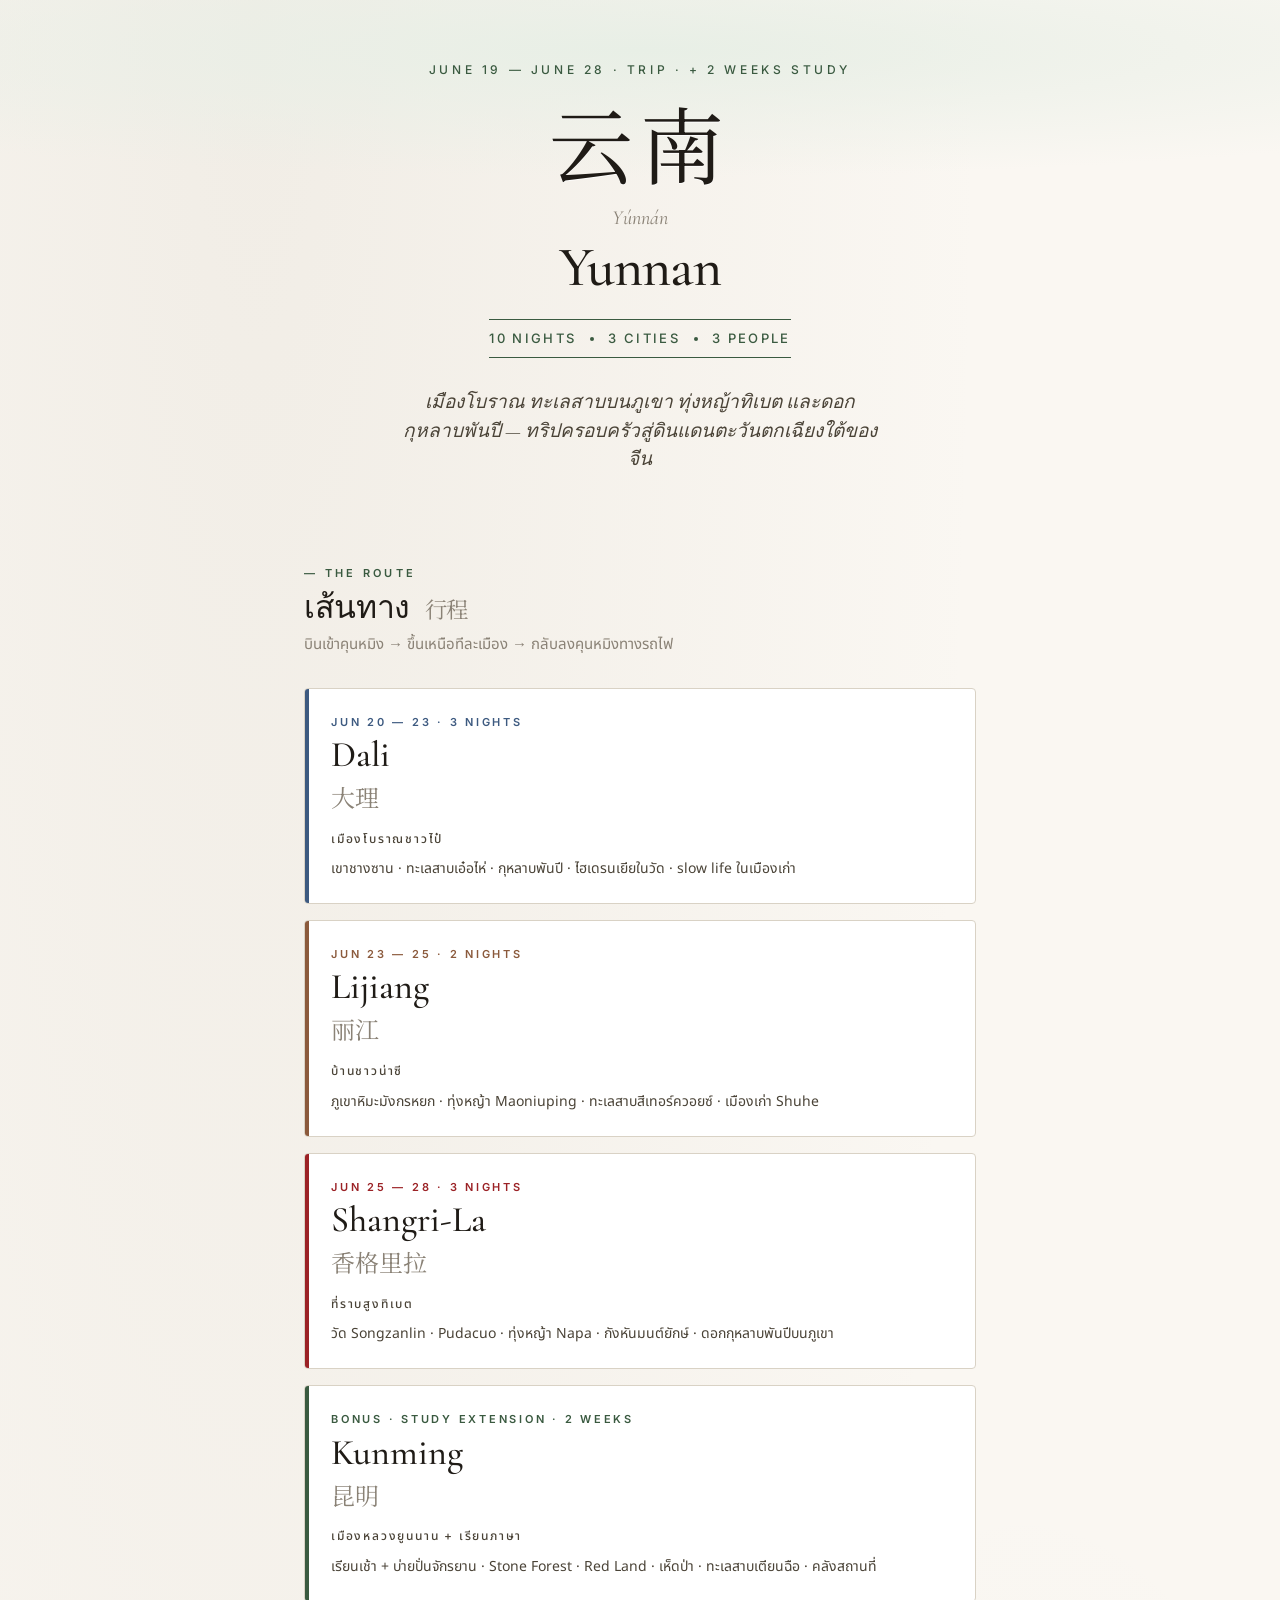
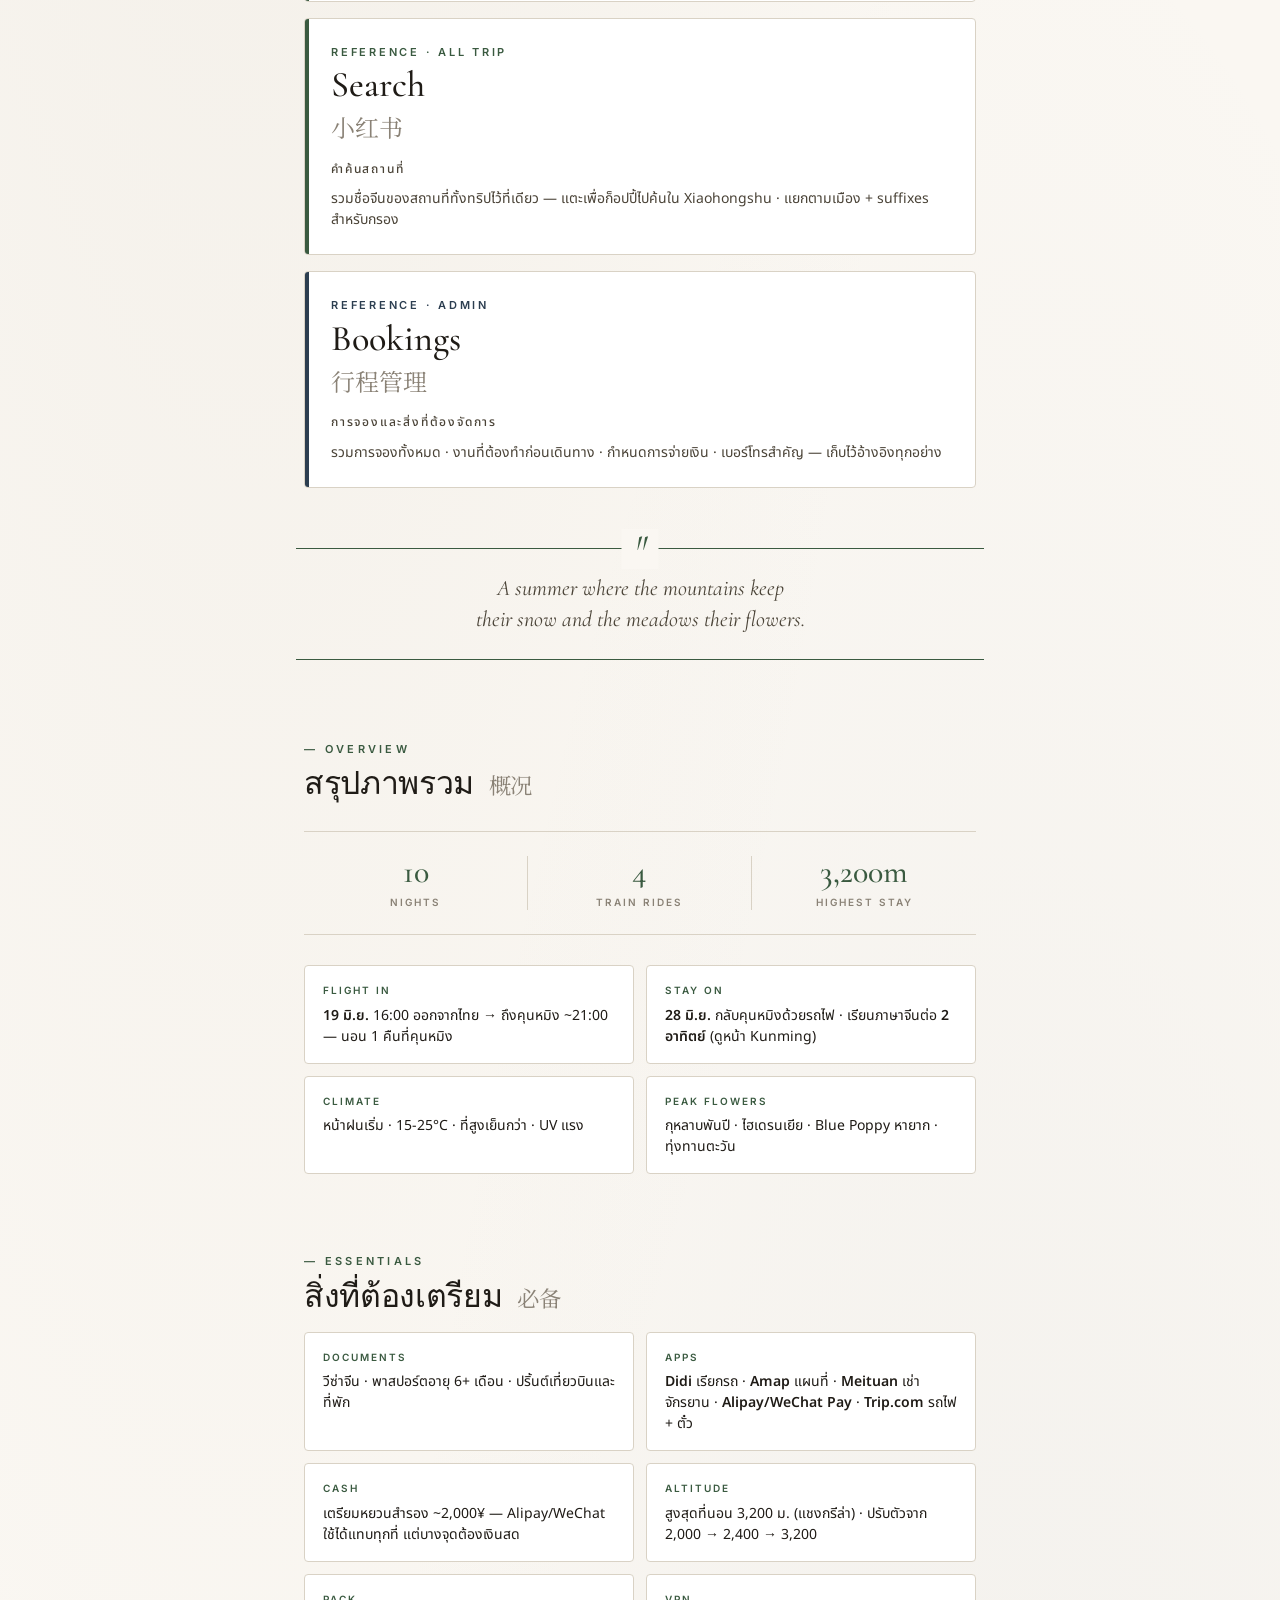
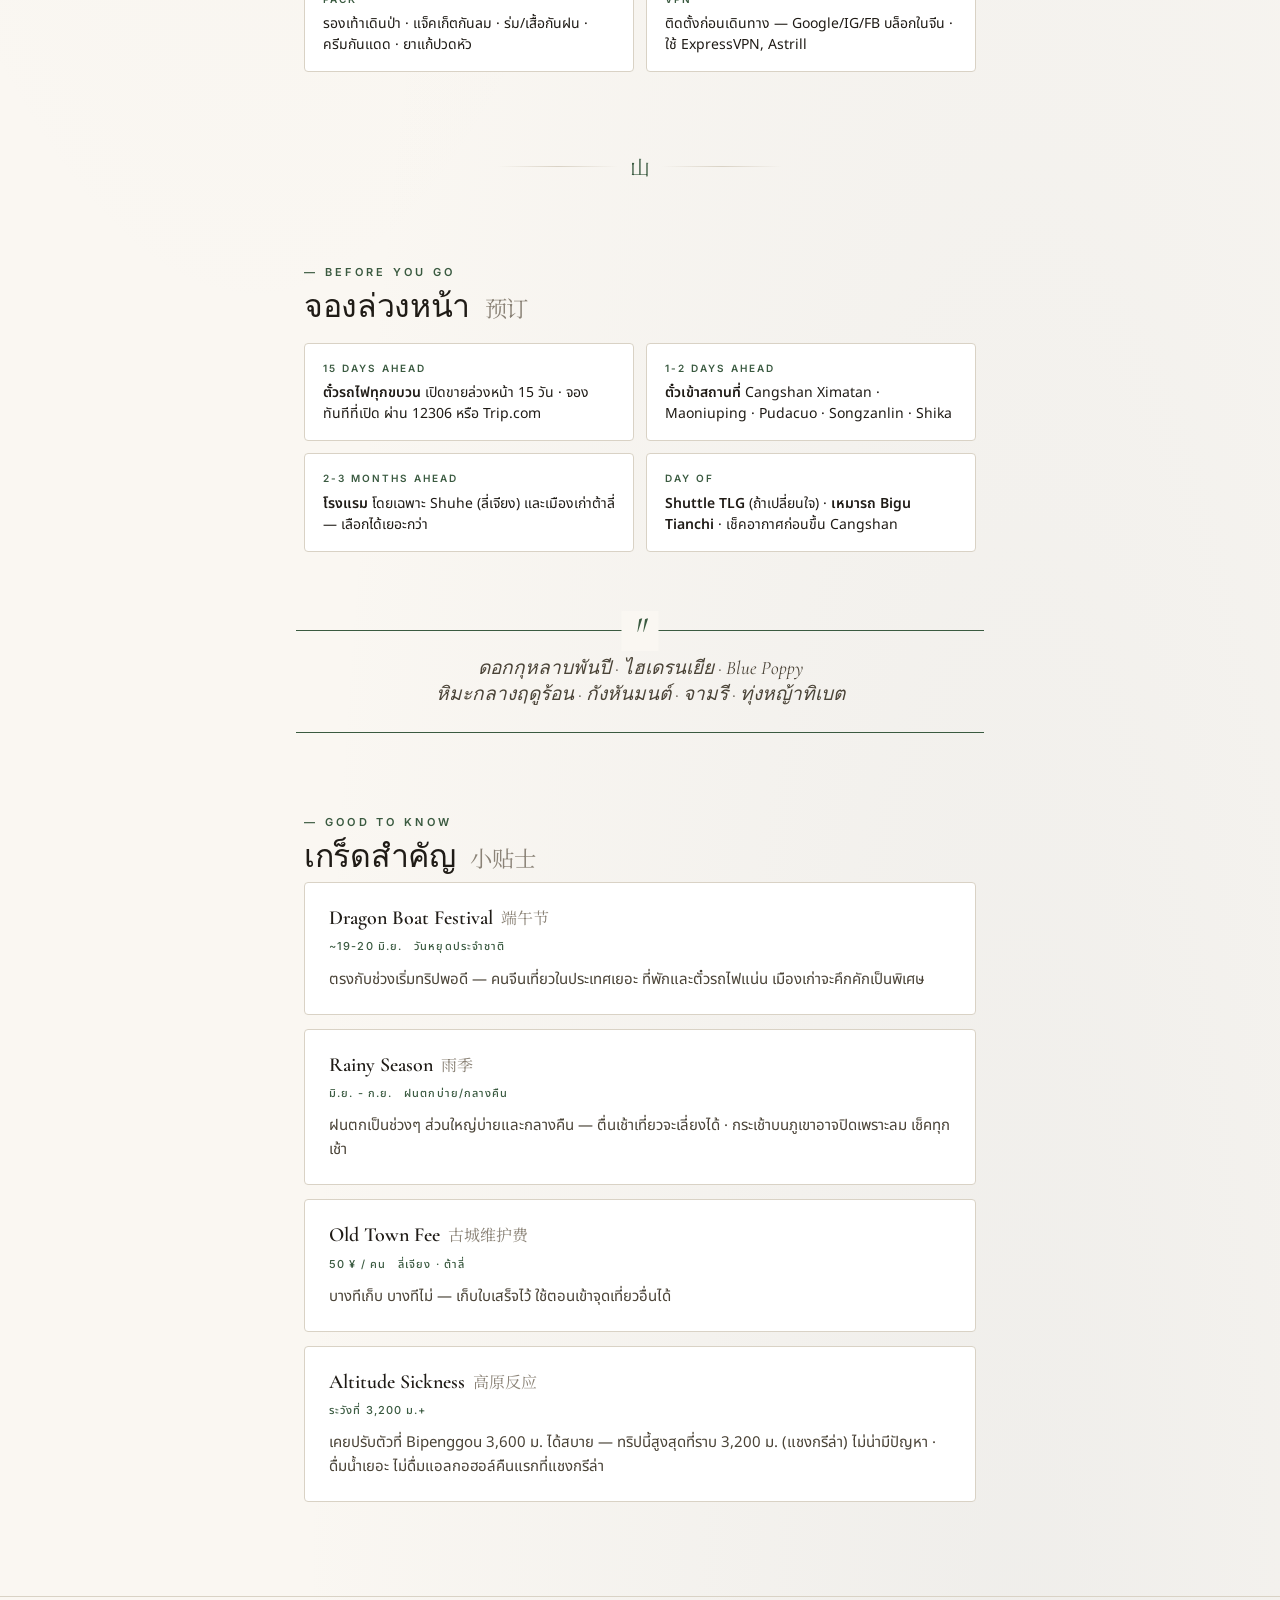
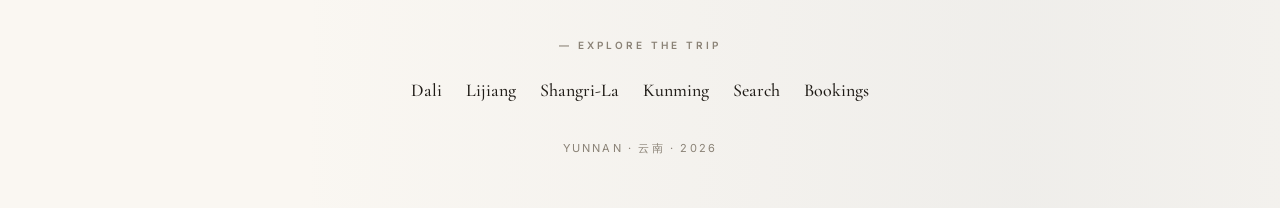
==== index.html @ ce68d7c0 "Add Bookings & Logistics page: all bookings, pending tasks, payment schedule, contacts" ====
<!DOCTYPE html>
<html lang="th">
<head>
<meta charset="UTF-8">
<meta name="viewport" content="width=device-width, initial-scale=1.0">
<title>Yunnan · 云南</title>
<link rel="stylesheet" href="style.css">
<style>
  :root {
    --accent: var(--hub);
    --accent-pale: var(--hub-pale);
  }
</style>
</head>
<body>

<header class="hero">
  <div class="hero-eyebrow">June 19 — June 28 · TRIP · + 2 WEEKS STUDY</div>
  <div class="hero-chinese">云南</div>
  <div class="hero-pinyin">Yúnnán</div>
  <h1 class="hero-name">Yunnan</h1>
  <div class="hero-dates">
    <span>10 NIGHTS</span>
    <span class="dot"></span>
    <span>3 CITIES</span>
    <span class="dot"></span>
    <span>3 PEOPLE</span>
  </div>
  <p class="hero-tagline">เมืองโบราณ ทะเลสาบบนภูเขา ทุ่งหญ้าทิเบต และดอกกุหลาบพันปี — ทริปครอบครัวสู่ดินแดนตะวันตกเฉียงใต้ของจีน</p>
</header>

<main class="container">

  <section class="section">
    <div class="section-label">— THE ROUTE</div>
    <h2 class="section-title">เส้นทาง <span class="chinese">行程</span></h2>
    <p class="section-subtitle">บินเข้าคุนหมิง → ขึ้นเหนือทีละเมือง → กลับลงคุนหมิงทางรถไฟ</p>

    <div class="hub-cities">

      <a href="dali.html" class="hub-city" style="--city-color: var(--dali);">
        <div class="hub-city-eyebrow">JUN 20 — 23 · 3 NIGHTS</div>
        <div class="hub-city-name">Dali</div>
        <div class="hub-city-chinese">大理</div>
        <div class="hub-city-dates">เมืองโบราณชาวไป๋</div>
        <p class="hub-city-desc">เขาชางซาน · ทะเลสาบเอ๋อไห่ · กุหลาบพันปี · ไฮเดรนเยียในวัด · slow life ในเมืองเก่า</p>
      </a>

      <a href="lijiang.html" class="hub-city" style="--city-color: var(--lijiang);">
        <div class="hub-city-eyebrow">JUN 23 — 25 · 2 NIGHTS</div>
        <div class="hub-city-name">Lijiang</div>
        <div class="hub-city-chinese">丽江</div>
        <div class="hub-city-dates">บ้านชาวน่าซี</div>
        <p class="hub-city-desc">ภูเขาหิมะมังกรหยก · ทุ่งหญ้า Maoniuping · ทะเลสาบสีเทอร์ควอยซ์ · เมืองเก่า Shuhe</p>
      </a>

      <a href="shangrila.html" class="hub-city" style="--city-color: var(--shangrila);">
        <div class="hub-city-eyebrow">JUN 25 — 28 · 3 NIGHTS</div>
        <div class="hub-city-name">Shangri-La</div>
        <div class="hub-city-chinese">香格里拉</div>
        <div class="hub-city-dates">ที่ราบสูงทิเบต</div>
        <p class="hub-city-desc">วัด Songzanlin · Pudacuo · ทุ่งหญ้า Napa · กังหันมนต์ยักษ์ · ดอกกุหลาบพันปีบนภูเขา</p>
      </a>

      <a href="kunming.html" class="hub-city" style="--city-color: var(--hub);">
        <div class="hub-city-eyebrow">BONUS · STUDY EXTENSION · 2 WEEKS</div>
        <div class="hub-city-name">Kunming</div>
        <div class="hub-city-chinese">昆明</div>
        <div class="hub-city-dates">เมืองหลวงยูนนาน + เรียนภาษา</div>
        <p class="hub-city-desc">เรียนเช้า + บ่ายปั่นจักรยาน · Stone Forest · Red Land · เห็ดป่า · ทะเลสาบเตียนฉือ · คลังสถานที่</p>
      </a>

      <a href="phrases.html" class="hub-city" style="--city-color: var(--hub);">
        <div class="hub-city-eyebrow">REFERENCE · ALL TRIP</div>
        <div class="hub-city-name">Search</div>
        <div class="hub-city-chinese">小红书</div>
        <div class="hub-city-dates">คำค้นสถานที่</div>
        <p class="hub-city-desc">รวมชื่อจีนของสถานที่ทั้งทริปไว้ที่เดียว — แตะเพื่อก็อปปี้ไปค้นใน Xiaohongshu · แยกตามเมือง + suffixes สำหรับกรอง</p>
      </a>

      <a href="bookings.html" class="hub-city" style="--city-color: #2C3E50;">
        <div class="hub-city-eyebrow">REFERENCE · ADMIN</div>
        <div class="hub-city-name">Bookings</div>
        <div class="hub-city-chinese">行程管理</div>
        <div class="hub-city-dates">การจองและสิ่งที่ต้องจัดการ</div>
        <p class="hub-city-desc">รวมการจองทั้งหมด · งานที่ต้องทำก่อนเดินทาง · กำหนดการจ่ายเงิน · เบอร์โทรสำคัญ — เก็บไว้อ้างอิงทุกอย่าง</p>
      </a>

    </div>
  </section>

  <div class="pullquote">
    A summer where the mountains keep<br>their snow and the meadows their flowers.
  </div>

  <section class="section">
    <div class="section-label">— OVERVIEW</div>
    <h2 class="section-title">สรุปภาพรวม <span class="chinese">概况</span></h2>

    <div class="stats">
      <div class="stat">
        <div class="stat-number">10</div>
        <div class="stat-label">Nights</div>
      </div>
      <div class="stat">
        <div class="stat-number">4</div>
        <div class="stat-label">Train rides</div>
      </div>
      <div class="stat">
        <div class="stat-number">3,200m</div>
        <div class="stat-label">Highest stay</div>
      </div>
    </div>

    <div class="info-grid">
      <div class="info-block">
        <div class="info-block-label">FLIGHT IN</div>
        <div class="info-block-content"><strong>19 มิ.ย.</strong> 16:00 ออกจากไทย → ถึงคุนหมิง ~21:00 — นอน 1 คืนที่คุนหมิง</div>
      </div>
      <div class="info-block">
        <div class="info-block-label">STAY ON</div>
        <div class="info-block-content"><strong>28 มิ.ย.</strong> กลับคุนหมิงด้วยรถไฟ · เรียนภาษาจีนต่อ <strong>2 อาทิตย์</strong> (ดูหน้า Kunming)</div>
      </div>
      <div class="info-block">
        <div class="info-block-label">CLIMATE</div>
        <div class="info-block-content">หน้าฝนเริ่ม · 15-25°C · ที่สูงเย็นกว่า · UV แรง</div>
      </div>
      <div class="info-block">
        <div class="info-block-label">PEAK FLOWERS</div>
        <div class="info-block-content">กุหลาบพันปี · ไฮเดรนเยีย · Blue Poppy หายาก · ทุ่งทานตะวัน</div>
      </div>
    </div>
  </section>

  <section class="section">
    <div class="section-label">— ESSENTIALS</div>
    <h2 class="section-title">สิ่งที่ต้องเตรียม <span class="chinese">必备</span></h2>

    <div class="info-grid">
      <div class="info-block">
        <div class="info-block-label">DOCUMENTS</div>
        <div class="info-block-content">วีซ่าจีน · พาสปอร์ตอายุ 6+ เดือน · ปริ้นต์เที่ยวบินและที่พัก</div>
      </div>
      <div class="info-block">
        <div class="info-block-label">APPS</div>
        <div class="info-block-content"><strong>Didi</strong> เรียกรถ · <strong>Amap</strong> แผนที่ · <strong>Meituan</strong> เช่าจักรยาน · <strong>Alipay/WeChat Pay</strong> · <strong>Trip.com</strong> รถไฟ + ตั๋ว</div>
      </div>
      <div class="info-block">
        <div class="info-block-label">CASH</div>
        <div class="info-block-content">เตรียมหยวนสำรอง ~2,000¥ — Alipay/WeChat ใช้ได้แทบทุกที่ แต่บางจุดต้องเงินสด</div>
      </div>
      <div class="info-block">
        <div class="info-block-label">ALTITUDE</div>
        <div class="info-block-content">สูงสุดที่นอน 3,200 ม. (แชงกรีล่า) · ปรับตัวจาก 2,000 → 2,400 → 3,200</div>
      </div>
      <div class="info-block">
        <div class="info-block-label">PACK</div>
        <div class="info-block-content">รองเท้าเดินป่า · แจ็คเก็ตกันลม · ร่ม/เสื้อกันฝน · ครีมกันแดด · ยาแก้ปวดหัว</div>
      </div>
      <div class="info-block">
        <div class="info-block-label">VPN</div>
        <div class="info-block-content">ติดตั้งก่อนเดินทาง — Google/IG/FB บล็อกในจีน · ใช้ ExpressVPN, Astrill</div>
      </div>
    </div>
  </section>

  <div class="divider">
    <div class="divider-line"></div>
    <div class="divider-mark">山</div>
    <div class="divider-line"></div>
  </div>

  <section class="section">
    <div class="section-label">— BEFORE YOU GO</div>
    <h2 class="section-title">จองล่วงหน้า <span class="chinese">预订</span></h2>

    <div class="info-grid">
      <div class="info-block">
        <div class="info-block-label">15 DAYS AHEAD</div>
        <div class="info-block-content"><strong>ตั๋วรถไฟทุกขบวน</strong> เปิดขายล่วงหน้า 15 วัน · จองทันทีที่เปิด ผ่าน 12306 หรือ Trip.com</div>
      </div>
      <div class="info-block">
        <div class="info-block-label">1-2 DAYS AHEAD</div>
        <div class="info-block-content"><strong>ตั๋วเข้าสถานที่</strong> Cangshan Ximatan · Maoniuping · Pudacuo · Songzanlin · Shika</div>
      </div>
      <div class="info-block">
        <div class="info-block-label">2-3 MONTHS AHEAD</div>
        <div class="info-block-content"><strong>โรงแรม</strong> โดยเฉพาะ Shuhe (ลี่เจียง) และเมืองเก่าต้าลี่ — เลือกได้เยอะกว่า</div>
      </div>
      <div class="info-block">
        <div class="info-block-label">DAY OF</div>
        <div class="info-block-content"><strong>Shuttle TLG</strong> (ถ้าเปลี่ยนใจ) · <strong>เหมารถ Bigu Tianchi</strong> · เช็คอากาศก่อนขึ้น Cangshan</div>
      </div>
    </div>
  </section>

  <div class="pullquote" style="font-size: 19px;">
    ดอกกุหลาบพันปี · ไฮเดรนเยีย · Blue Poppy<br>หิมะกลางฤดูร้อน · กังหันมนต์ · จามรี · ทุ่งหญ้าทิเบต
  </div>

  <section class="section">
    <div class="section-label">— GOOD TO KNOW</div>
    <h2 class="section-title">เกร็ดสำคัญ <span class="chinese">小贴士</span></h2>

    <div class="place-card">
      <div class="place-header">
        <div class="place-name">Dragon Boat Festival</div>
        <div class="place-chinese">端午节</div>
      </div>
      <div class="place-meta">
        <div class="place-meta-item">~19-20 มิ.ย.</div>
        <div class="place-meta-item">วันหยุดประจำชาติ</div>
      </div>
      <p class="place-desc">ตรงกับช่วงเริ่มทริปพอดี — คนจีนเที่ยวในประเทศเยอะ ที่พักและตั๋วรถไฟแน่น เมืองเก่าจะคึกคักเป็นพิเศษ</p>
    </div>

    <div class="place-card">
      <div class="place-header">
        <div class="place-name">Rainy Season</div>
        <div class="place-chinese">雨季</div>
      </div>
      <div class="place-meta">
        <div class="place-meta-item">มิ.ย. - ก.ย.</div>
        <div class="place-meta-item">ฝนตกบ่าย/กลางคืน</div>
      </div>
      <p class="place-desc">ฝนตกเป็นช่วงๆ ส่วนใหญ่บ่ายและกลางคืน — ตื่นเช้าเที่ยวจะเลี่ยงได้ · กระเช้าบนภูเขาอาจปิดเพราะลม เช็คทุกเช้า</p>
    </div>

    <div class="place-card">
      <div class="place-header">
        <div class="place-name">Old Town Fee</div>
        <div class="place-chinese">古城维护费</div>
      </div>
      <div class="place-meta">
        <div class="place-meta-item">50 ¥ / คน</div>
        <div class="place-meta-item">ลี่เจียง · ต้าลี่</div>
      </div>
      <p class="place-desc">บางทีเก็บ บางทีไม่ — เก็บใบเสร็จไว้ ใช้ตอนเข้าจุดเที่ยวอื่นได้</p>
    </div>

    <div class="place-card">
      <div class="place-header">
        <div class="place-name">Altitude Sickness</div>
        <div class="place-chinese">高原反应</div>
      </div>
      <div class="place-meta">
        <div class="place-meta-item">ระวังที่ 3,200 ม.+</div>
      </div>
      <p class="place-desc">เคยปรับตัวที่ Bipenggou 3,600 ม. ได้สบาย — ทริปนี้สูงสุดที่ราบ 3,200 ม. (แชงกรีล่า) ไม่น่ามีปัญหา · ดื่มน้ำเยอะ ไม่ดื่มแอลกอฮอล์คืนแรกที่แชงกรีล่า</p>
    </div>
  </section>

</main>

<nav class="footer-nav">
  <div class="container">
    <div class="footer-nav-label">— EXPLORE THE TRIP</div>
    <div class="footer-nav-links">
      <a href="dali.html">Dali</a>
      <a href="lijiang.html">Lijiang</a>
      <a href="shangrila.html">Shangri-La</a>
      <a href="kunming.html">Kunming</a>
      <a href="phrases.html">Search</a>
      <a href="bookings.html">Bookings</a>
    </div>
    <div class="footer-meta">Yunnan · 云南 · 2026</div>
  </div>
</nav>

</body>
</html>
---- style.css ----
/* ============================================
   YUNNAN TRIP — Editorial mountain aesthetic
   ============================================ */

@import url('https://fonts.googleapis.com/css2?family=Cormorant+Garamond:ital,wght@0,400;0,500;0,600;0,700;1,400;1,500&family=Noto+Sans+Thai:wght@300;400;500;600;700&family=Noto+Serif+SC:wght@400;500;700&family=Inter:wght@300;400;500;600&display=swap');

:root {
  /* Base palette */
  --paper: #FAF7F2;
  --paper-warm: #F2EDE3;
  --ink: #1F1B16;
  --ink-soft: #4A4337;
  --ink-light: #8A8276;
  --rule: #D9D2C5;

  /* City accents */
  --dali: #3D5A80;        /* Bai indigo */
  --dali-soft: #6B89A8;
  --dali-pale: #E8EEF5;

  --lijiang: #8B5A3C;     /* Naxi terracotta */
  --lijiang-soft: #B98968;
  --lijiang-pale: #F4ECDD;

  --shangrila: #9B2226;   /* Tibetan red */
  --shangrila-soft: #C8553D;
  --shangrila-pale: #FAEDE3;
  --shangrila-gold: #E9B44C;

  --hub: #3A5A40;         /* mountain green for hub */
  --hub-soft: #6B8E71;
  --hub-pale: #E8EFE6;

  /* Typography */
  --serif: 'Cormorant Garamond', 'Noto Serif SC', serif;
  --thai: 'Noto Sans Thai', 'Noto Sans', sans-serif;
  --sans: 'Inter', 'Noto Sans Thai', sans-serif;
  --chinese: 'Noto Serif SC', serif;
}

* {
  box-sizing: border-box;
  margin: 0;
  padding: 0;
  -webkit-tap-highlight-color: transparent;
}

html {
  scroll-behavior: smooth;
}

body {
  font-family: var(--thai);
  font-weight: 400;
  font-size: 16px;
  line-height: 1.65;
  color: var(--ink);
  background: var(--paper);
  background-image:
    radial-gradient(at 20% 0%, rgba(190, 180, 160, 0.15) 0px, transparent 50%),
    radial-gradient(at 80% 100%, rgba(160, 170, 180, 0.12) 0px, transparent 50%);
  min-height: 100vh;
  overflow-x: hidden;
}

/* Container */
.container {
  max-width: 720px;
  margin: 0 auto;
  padding: 0 24px;
}

/* ===== Hero ===== */
.hero {
  padding: 60px 24px 50px;
  position: relative;
  text-align: center;
  overflow: hidden;
}

.hero::before {
  content: '';
  position: absolute;
  top: -100px;
  left: -50%;
  right: -50%;
  height: 300px;
  background: radial-gradient(ellipse at center, var(--accent-pale) 0%, transparent 60%);
  pointer-events: none;
  z-index: 0;
}

.hero-eyebrow {
  font-family: var(--sans);
  font-size: 12px;
  font-weight: 500;
  letter-spacing: 0.3em;
  text-transform: uppercase;
  color: var(--accent);
  margin-bottom: 20px;
  position: relative;
  z-index: 1;
}

.hero-chinese {
  font-family: var(--chinese);
  font-size: 84px;
  font-weight: 400;
  color: var(--ink);
  line-height: 1;
  letter-spacing: 0.08em;
  margin-bottom: 18px;
  position: relative;
  z-index: 1;
  text-shadow: 0 1px 0 rgba(255, 255, 255, 0.8);
}

.hero-pinyin {
  font-family: var(--serif);
  font-style: italic;
  font-size: 20px;
  color: var(--ink-light);
  margin-bottom: 4px;
  position: relative;
  z-index: 1;
}

.hero-name {
  font-family: var(--serif);
  font-size: 56px;
  font-weight: 500;
  line-height: 1;
  color: var(--ink);
  margin-bottom: 24px;
  position: relative;
  z-index: 1;
  letter-spacing: -0.02em;
}

.hero-dates {
  display: inline-flex;
  align-items: center;
  gap: 14px;
  font-family: var(--sans);
  font-size: 13px;
  font-weight: 500;
  letter-spacing: 0.18em;
  text-transform: uppercase;
  color: var(--accent);
  padding: 8px 0;
  border-top: 1px solid var(--accent);
  border-bottom: 1px solid var(--accent);
  position: relative;
  z-index: 1;
}

.hero-dates .dot {
  width: 4px;
  height: 4px;
  background: var(--accent);
  border-radius: 50%;
}

.hero-tagline {
  margin-top: 30px;
  font-family: var(--serif);
  font-style: italic;
  font-size: 19px;
  color: var(--ink-soft);
  line-height: 1.5;
  position: relative;
  z-index: 1;
  max-width: 480px;
  margin-left: auto;
  margin-right: auto;
}

/* ===== Section headers ===== */
.section {
  padding: 40px 0 20px;
}

.section-label {
  font-family: var(--sans);
  font-size: 11px;
  font-weight: 600;
  letter-spacing: 0.3em;
  text-transform: uppercase;
  color: var(--accent);
  margin-bottom: 8px;
}

.section-title {
  font-family: var(--serif);
  font-size: 32px;
  font-weight: 500;
  letter-spacing: -0.01em;
  color: var(--ink);
  margin-bottom: 8px;
  line-height: 1.1;
}

.section-title .chinese {
  font-family: var(--chinese);
  font-size: 0.7em;
  color: var(--ink-light);
  margin-left: 8px;
  font-weight: 400;
}

.section-subtitle {
  font-family: var(--thai);
  font-size: 15px;
  color: var(--ink-light);
  margin-bottom: 30px;
}

/* ===== Day cards ===== */
.day-card {
  background: white;
  border: 1px solid var(--rule);
  border-radius: 4px;
  margin-bottom: 16px;
  overflow: hidden;
  transition: all 0.3s ease;
  position: relative;
}

.day-card::before {
  content: '';
  position: absolute;
  left: 0;
  top: 0;
  bottom: 0;
  width: 3px;
  background: var(--accent);
}

.day-header {
  padding: 18px 22px 18px 28px;
  cursor: pointer;
  display: flex;
  align-items: center;
  justify-content: space-between;
  gap: 16px;
  user-select: none;
}

.day-header-left {
  flex: 1;
  min-width: 0;
}

.day-number {
  font-family: var(--sans);
  font-size: 11px;
  font-weight: 600;
  letter-spacing: 0.25em;
  text-transform: uppercase;
  color: var(--accent);
  margin-bottom: 4px;
}

.day-title {
  font-family: var(--serif);
  font-size: 22px;
  font-weight: 500;
  color: var(--ink);
  line-height: 1.2;
}

.day-date {
  font-family: var(--sans);
  font-size: 13px;
  color: var(--ink-light);
  margin-top: 4px;
  font-weight: 400;
}

.day-chevron {
  width: 28px;
  height: 28px;
  flex-shrink: 0;
  display: flex;
  align-items: center;
  justify-content: center;
  color: var(--ink-light);
  transition: transform 0.3s ease;
}

.day-card.open .day-chevron {
  transform: rotate(180deg);
}

.day-body {
  max-height: 0;
  overflow: hidden;
  transition: max-height 0.5s cubic-bezier(0.4, 0, 0.2, 1);
}

.day-card.open .day-body {
  max-height: 5000px;
}

.day-inner {
  padding: 0 28px 24px 28px;
  border-top: 1px solid var(--rule);
  padding-top: 20px;
  margin-top: 4px;
}

/* Timeline */
.timeline {
  list-style: none;
  position: relative;
}

.timeline-item {
  padding: 10px 0 10px 24px;
  position: relative;
  border-left: 1px solid var(--rule);
}

.timeline-item:last-child {
  border-left-color: transparent;
}

.timeline-item::before {
  content: '';
  position: absolute;
  left: -4px;
  top: 16px;
  width: 7px;
  height: 7px;
  background: var(--accent);
  border-radius: 50%;
}

.timeline-time {
  font-family: var(--sans);
  font-size: 11px;
  font-weight: 600;
  letter-spacing: 0.15em;
  text-transform: uppercase;
  color: var(--accent);
  margin-bottom: 2px;
}

.timeline-activity {
  font-family: var(--thai);
  font-size: 15px;
  color: var(--ink);
  line-height: 1.5;
}

.timeline-activity strong {
  font-weight: 600;
}

.timeline-note {
  font-family: var(--thai);
  font-size: 13px;
  color: var(--ink-light);
  margin-top: 4px;
  font-style: italic;
}

/* Places */
.place-card {
  background: white;
  border: 1px solid var(--rule);
  padding: 22px 24px;
  margin-bottom: 14px;
  border-radius: 4px;
  position: relative;
}

.place-header {
  display: flex;
  align-items: baseline;
  gap: 8px;
  flex-wrap: wrap;
  margin-bottom: 6px;
}

.place-name {
  font-family: var(--serif);
  font-size: 20px;
  font-weight: 600;
  color: var(--ink);
  line-height: 1.2;
}

.place-chinese {
  font-family: var(--chinese);
  font-size: 16px;
  color: var(--ink-light);
  font-weight: 400;
}

.place-meta {
  display: flex;
  gap: 12px;
  flex-wrap: wrap;
  margin-bottom: 12px;
  font-family: var(--sans);
  font-size: 11px;
  letter-spacing: 0.1em;
  text-transform: uppercase;
  color: var(--accent);
  font-weight: 500;
}

.place-meta-item {
  display: inline-flex;
  align-items: center;
  gap: 4px;
}

.place-desc {
  font-family: var(--thai);
  font-size: 15px;
  color: var(--ink-soft);
  line-height: 1.6;
}

.place-tip {
  margin-top: 12px;
  padding: 10px 14px;
  background: var(--accent-pale);
  border-radius: 2px;
  font-family: var(--thai);
  font-size: 13px;
  color: var(--ink-soft);
  line-height: 1.5;
}

.place-tip::before {
  content: 'TIP — ';
  font-family: var(--sans);
  font-size: 10px;
  letter-spacing: 0.2em;
  font-weight: 700;
  color: var(--accent);
}

/* Pull quote */
.pullquote {
  margin: 40px -8px;
  padding: 24px 16px;
  text-align: center;
  font-family: var(--serif);
  font-style: italic;
  font-size: 22px;
  line-height: 1.4;
  color: var(--ink-soft);
  border-top: 1px solid var(--accent);
  border-bottom: 1px solid var(--accent);
  position: relative;
}

.pullquote::before {
  content: '"';
  position: absolute;
  top: -20px;
  left: 50%;
  transform: translateX(-50%);
  background: var(--paper);
  padding: 0 12px;
  font-size: 40px;
  color: var(--accent);
  line-height: 1;
}

/* Info grid */
.info-grid {
  display: grid;
  grid-template-columns: repeat(auto-fit, minmax(220px, 1fr));
  gap: 12px;
  margin: 18px 0;
}

.info-block {
  background: white;
  border: 1px solid var(--rule);
  padding: 16px 18px;
  border-radius: 4px;
}

.info-block-label {
  font-family: var(--sans);
  font-size: 10px;
  font-weight: 600;
  letter-spacing: 0.2em;
  text-transform: uppercase;
  color: var(--accent);
  margin-bottom: 6px;
}

.info-block-content {
  font-family: var(--thai);
  font-size: 14px;
  color: var(--ink);
  line-height: 1.5;
}

.info-block-content strong {
  font-weight: 600;
}

/* Tags / search */
.tags {
  display: flex;
  flex-wrap: wrap;
  gap: 8px;
  margin-top: 12px;
}

.tag {
  display: inline-flex;
  align-items: center;
  padding: 6px 12px;
  background: white;
  border: 1px solid var(--accent);
  border-radius: 999px;
  font-family: var(--chinese);
  font-size: 13px;
  color: var(--accent);
  cursor: pointer;
  transition: all 0.2s;
  text-decoration: none;
}

.tag:hover {
  background: var(--accent);
  color: white;
}

.tag-thai {
  font-family: var(--thai);
  font-size: 12px;
  color: var(--ink-light);
  margin-left: 6px;
}

.tag:hover .tag-thai {
  color: rgba(255, 255, 255, 0.85);
}

/* Phrase list */
.phrase-list {
  list-style: none;
}

.phrase-item {
  padding: 12px 0;
  border-bottom: 1px dashed var(--rule);
  display: flex;
  flex-direction: column;
  gap: 2px;
}

.phrase-item:last-child {
  border-bottom: none;
}

.phrase-chinese {
  font-family: var(--chinese);
  font-size: 17px;
  color: var(--ink);
}

.phrase-pinyin {
  font-family: var(--serif);
  font-style: italic;
  font-size: 13px;
  color: var(--accent);
}

.phrase-thai {
  font-family: var(--thai);
  font-size: 14px;
  color: var(--ink-soft);
}

/* Footer nav */
.footer-nav {
  margin-top: 60px;
  padding: 40px 0 50px;
  border-top: 1px solid var(--rule);
  text-align: center;
}

.footer-nav-label {
  font-family: var(--sans);
  font-size: 10px;
  font-weight: 600;
  letter-spacing: 0.3em;
  text-transform: uppercase;
  color: var(--ink-light);
  margin-bottom: 18px;
}

.footer-nav-links {
  display: flex;
  justify-content: center;
  gap: 24px;
  flex-wrap: wrap;
}

.footer-nav-links a {
  text-decoration: none;
  color: var(--ink);
  font-family: var(--serif);
  font-size: 18px;
  font-weight: 500;
  position: relative;
  padding: 4px 0;
  transition: color 0.2s;
}

.footer-nav-links a:hover {
  color: var(--accent);
}

.footer-nav-links a.current {
  color: var(--accent);
  border-bottom: 1px solid var(--accent);
}

.footer-meta {
  margin-top: 30px;
  font-family: var(--sans);
  font-size: 11px;
  letter-spacing: 0.2em;
  text-transform: uppercase;
  color: var(--ink-light);
}

/* Back link */
.back-link {
  display: inline-flex;
  align-items: center;
  gap: 8px;
  margin: 24px 0 0 24px;
  font-family: var(--sans);
  font-size: 12px;
  font-weight: 500;
  letter-spacing: 0.15em;
  text-transform: uppercase;
  color: var(--ink-light);
  text-decoration: none;
  transition: color 0.2s;
}

.back-link:hover {
  color: var(--accent);
}

/* Decorative divider */
.divider {
  display: flex;
  align-items: center;
  justify-content: center;
  margin: 40px 0;
  gap: 12px;
  color: var(--accent);
}

.divider-line {
  flex: 1;
  height: 1px;
  background: linear-gradient(to right, transparent, var(--rule), transparent);
  max-width: 120px;
}

.divider-mark {
  font-family: var(--chinese);
  font-size: 20px;
  color: var(--accent);
}

/* Mobile adjustments */
@media (max-width: 480px) {
  .hero {
    padding: 40px 20px 36px;
  }
  .hero-chinese {
    font-size: 64px;
  }
  .hero-name {
    font-size: 42px;
  }
  .container {
    padding: 0 18px;
  }
  .section-title {
    font-size: 26px;
  }
  .day-title {
    font-size: 19px;
  }
  .place-name {
    font-size: 18px;
  }
  .pullquote {
    font-size: 18px;
    margin: 30px -4px;
  }
  .footer-nav-links {
    gap: 18px;
  }
  .footer-nav-links a {
    font-size: 16px;
  }
}

/* Hub specific */
.hub-cities {
  display: grid;
  gap: 16px;
  margin-top: 30px;
}

.hub-city {
  display: block;
  background: white;
  border: 1px solid var(--rule);
  padding: 24px 26px;
  text-decoration: none;
  border-radius: 4px;
  position: relative;
  overflow: hidden;
  transition: all 0.3s ease;
}

.hub-city::before {
  content: '';
  position: absolute;
  left: 0;
  top: 0;
  bottom: 0;
  width: 4px;
  background: var(--city-color);
  transition: width 0.3s ease;
}

.hub-city:hover {
  transform: translateX(4px);
  box-shadow: 0 4px 20px rgba(0, 0, 0, 0.06);
}

.hub-city:hover::before {
  width: 8px;
}

.hub-city-eyebrow {
  font-family: var(--sans);
  font-size: 11px;
  font-weight: 600;
  letter-spacing: 0.25em;
  text-transform: uppercase;
  color: var(--city-color);
  margin-bottom: 6px;
}

.hub-city-name {
  font-family: var(--serif);
  font-size: 36px;
  font-weight: 500;
  color: var(--ink);
  line-height: 1;
  margin-bottom: 4px;
}

.hub-city-chinese {
  font-family: var(--chinese);
  font-size: 24px;
  color: var(--ink-light);
  font-weight: 400;
  margin-bottom: 12px;
}

.hub-city-dates {
  font-family: var(--sans);
  font-size: 12px;
  font-weight: 500;
  letter-spacing: 0.15em;
  text-transform: uppercase;
  color: var(--ink-soft);
}

.hub-city-desc {
  font-family: var(--thai);
  font-size: 14px;
  color: var(--ink-soft);
  margin-top: 10px;
  line-height: 1.5;
}

/* Stats */
.stats {
  display: grid;
  grid-template-columns: repeat(3, 1fr);
  gap: 0;
  margin: 30px 0;
  padding: 24px 0;
  border-top: 1px solid var(--rule);
  border-bottom: 1px solid var(--rule);
}

.stat {
  text-align: center;
  padding: 0 8px;
  border-right: 1px solid var(--rule);
}

.stat:last-child {
  border-right: none;
}

.stat-number {
  font-family: var(--serif);
  font-size: 32px;
  font-weight: 500;
  color: var(--accent);
  line-height: 1;
}

.stat-label {
  font-family: var(--sans);
  font-size: 10px;
  font-weight: 600;
  letter-spacing: 0.2em;
  text-transform: uppercase;
  color: var(--ink-light);
  margin-top: 6px;
}

/* People */
.people-list {
  display: flex;
  gap: 12px;
  flex-wrap: wrap;
  margin-top: 14px;
}

.person {
  font-family: var(--serif);
  font-style: italic;
  font-size: 16px;
  color: var(--ink-soft);
}

.person::after {
  content: '·';
  margin: 0 4px 0 12px;
  color: var(--accent);
}

.person:last-child::after {
  display: none;
}
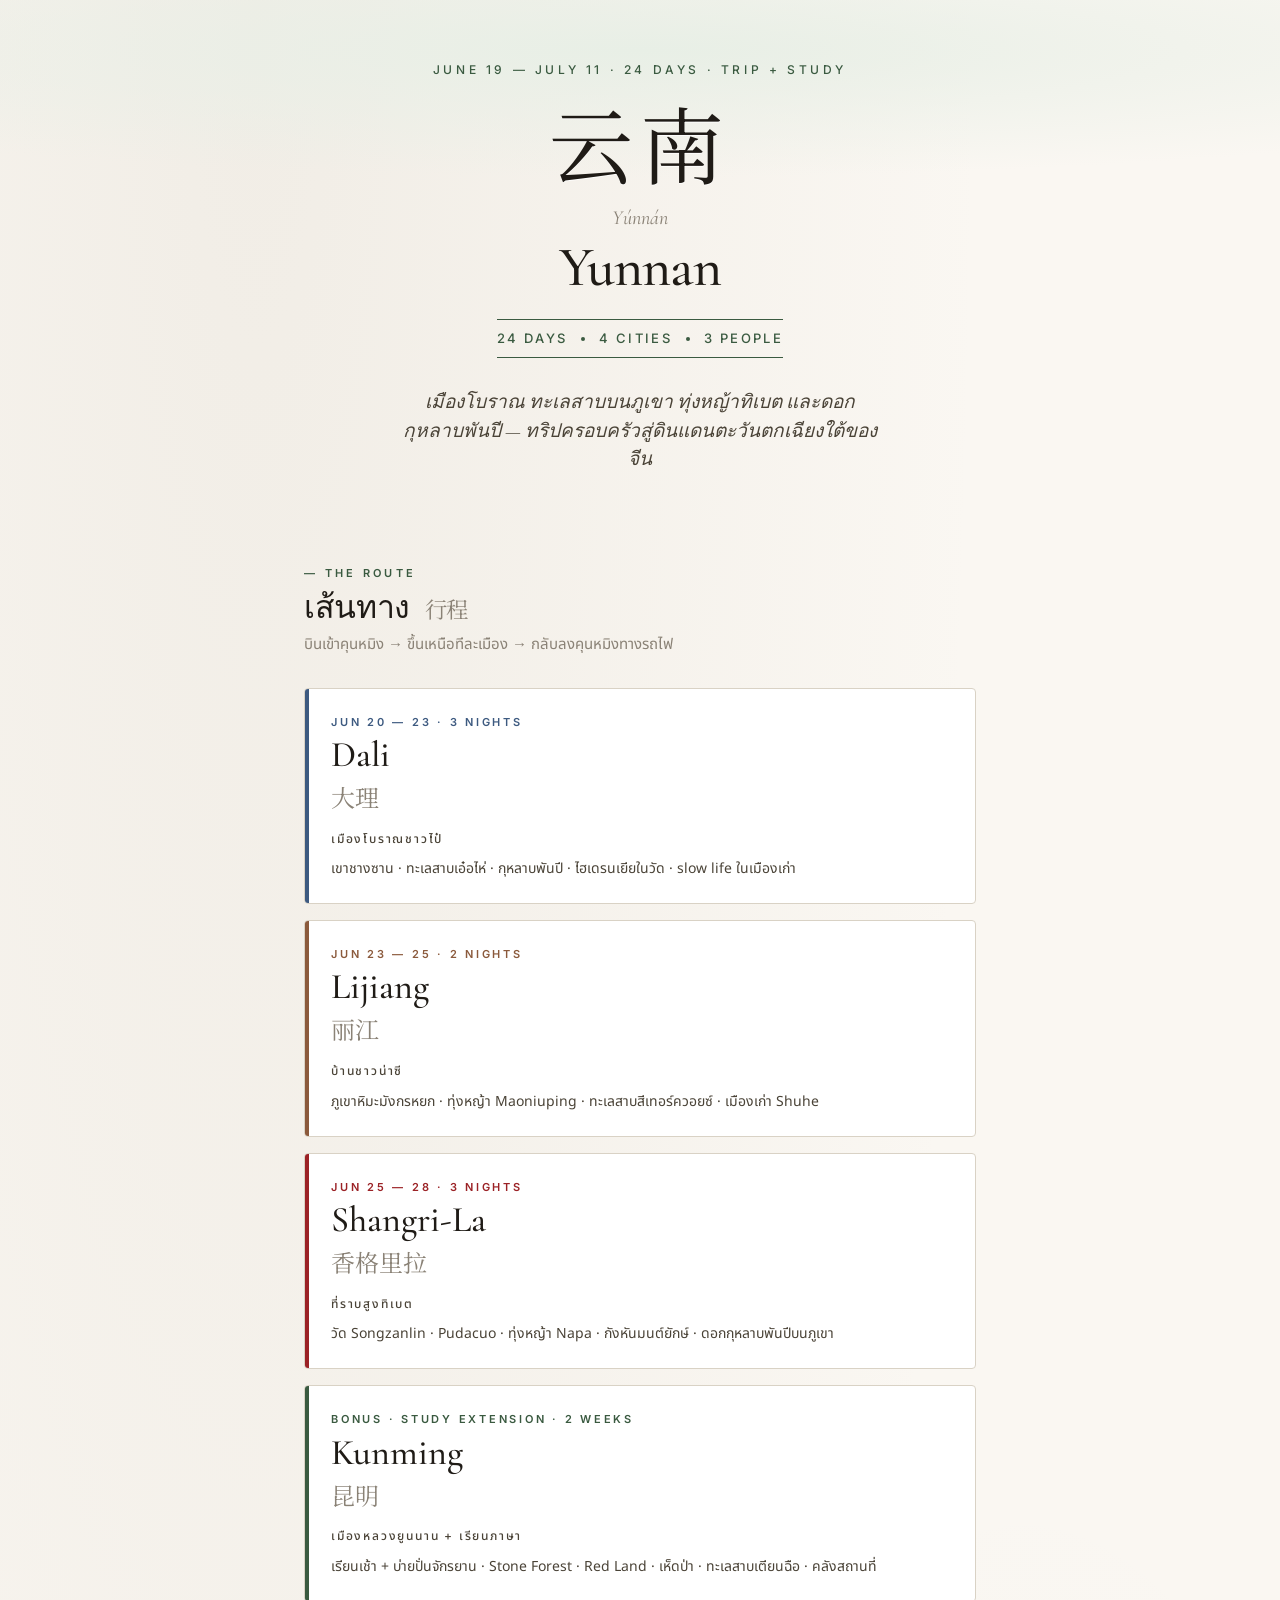
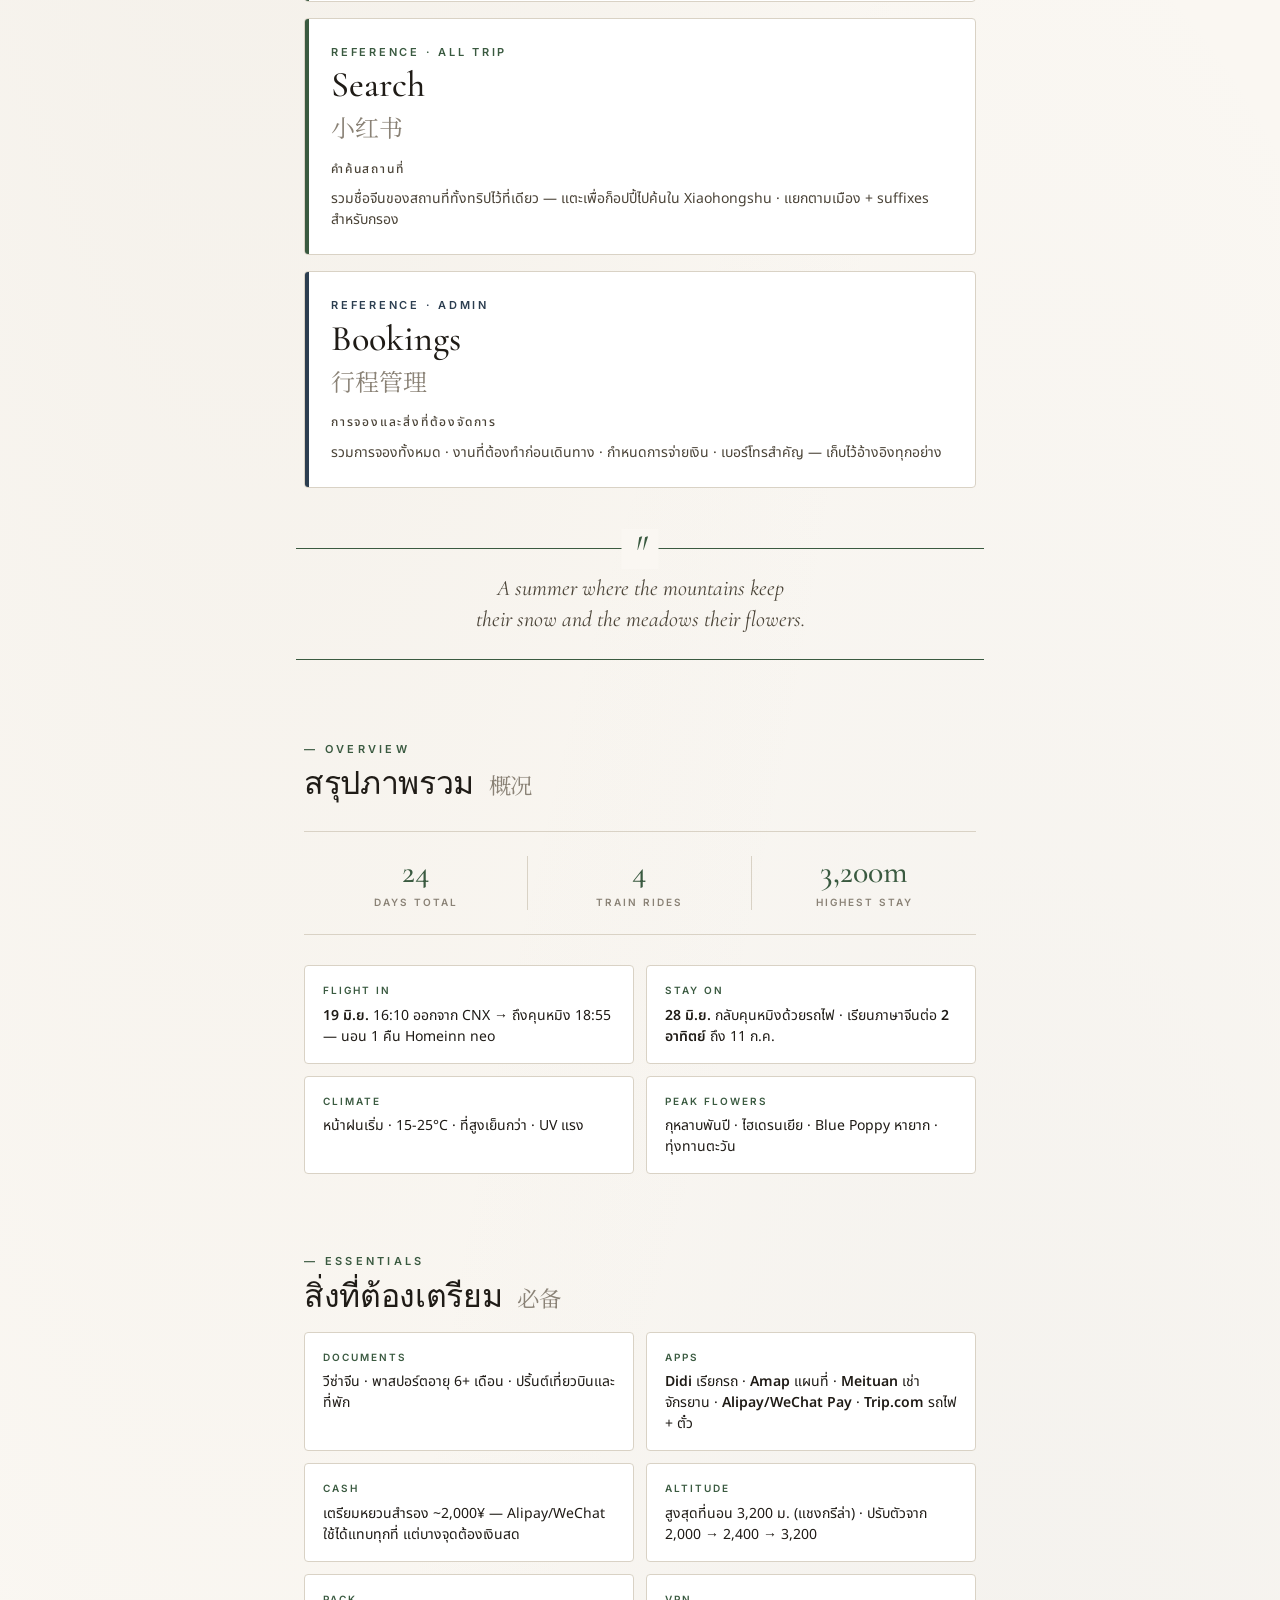
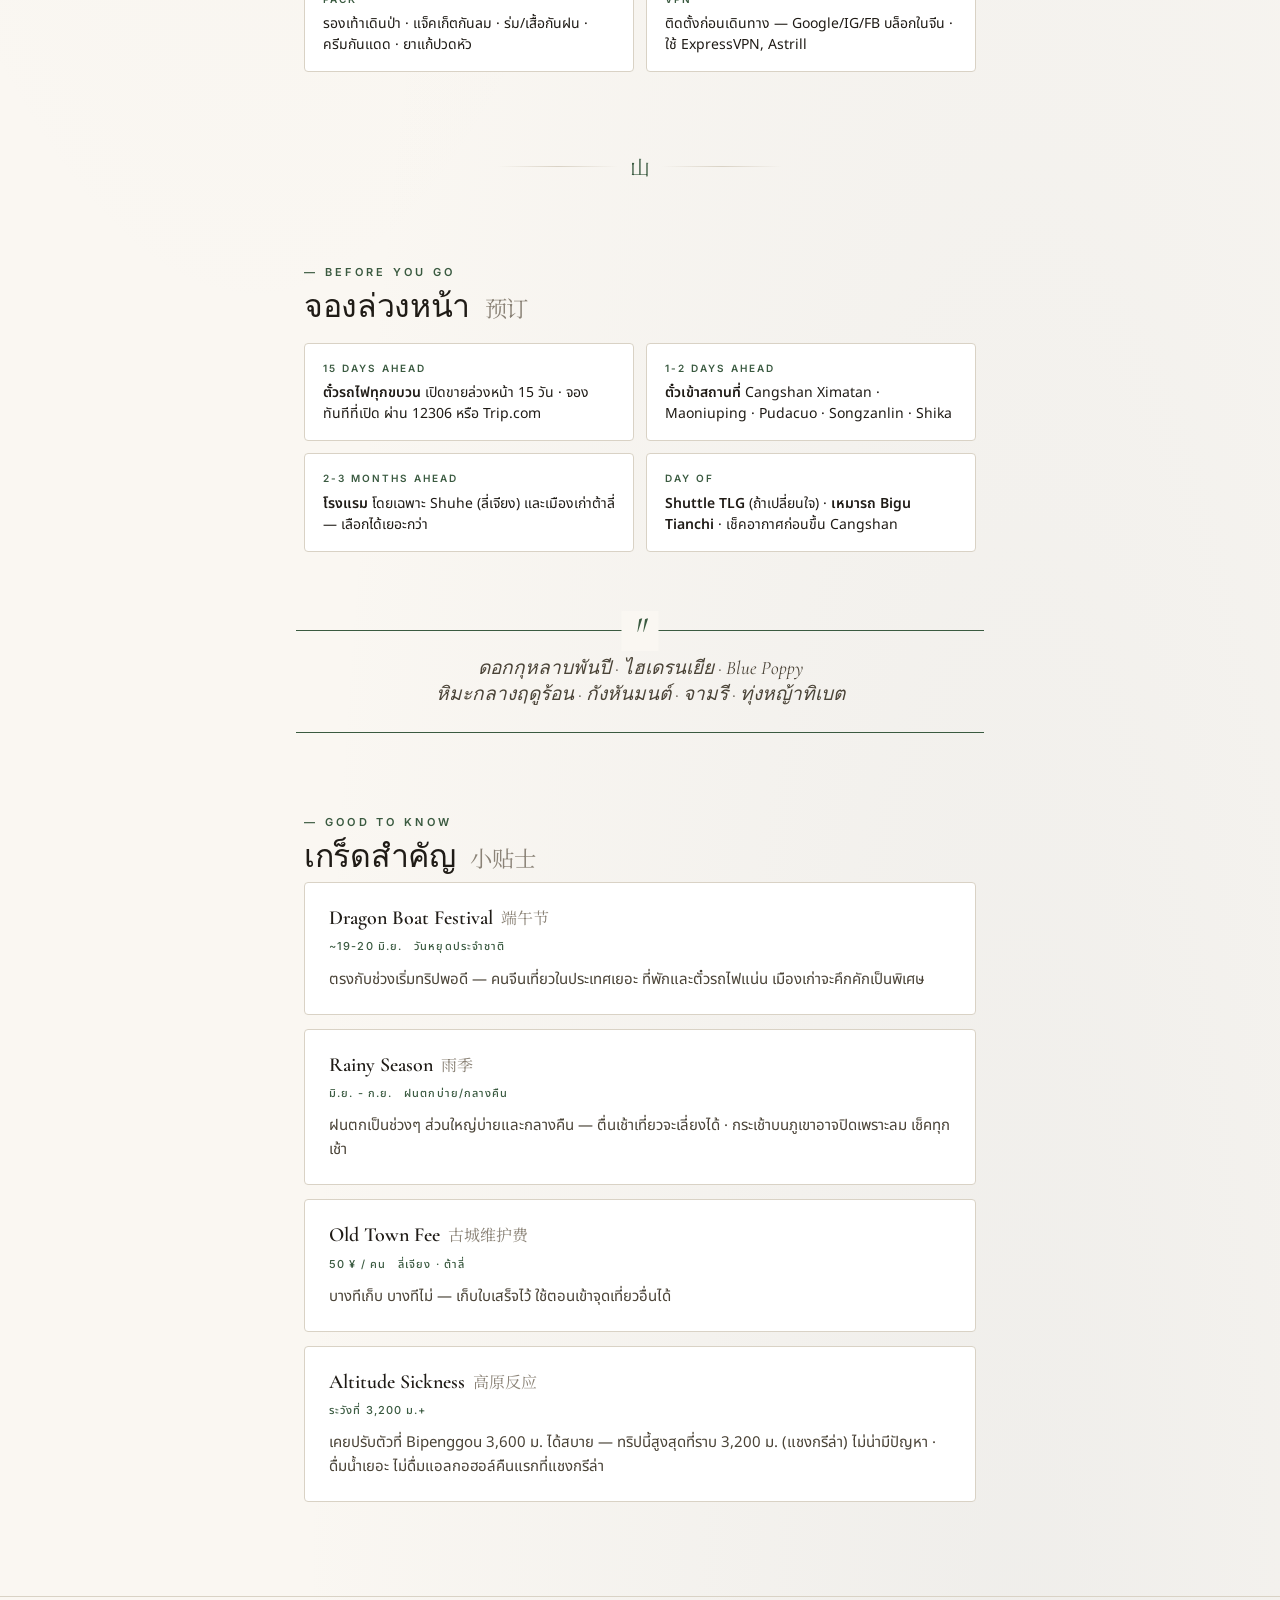
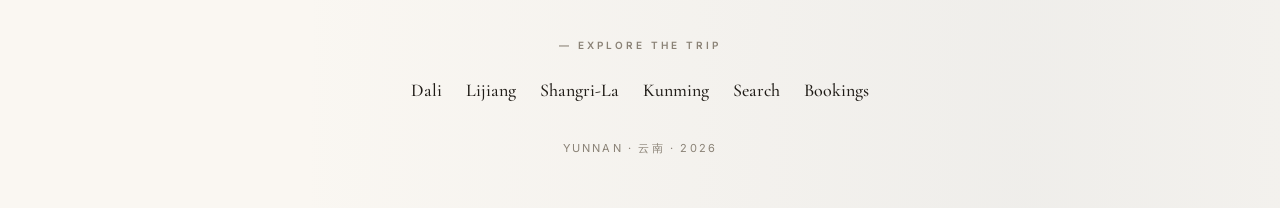
==== commit e5b5f3f9: "Update index: 24 days, 4 cities (incl Kunming study), correct flight times" ====
--- a/index.html
+++ b/index.html
@@ -15,14 +15,14 @@
 <body>
 
 <header class="hero">
-  <div class="hero-eyebrow">June 19 — June 28 · TRIP · + 2 WEEKS STUDY</div>
+  <div class="hero-eyebrow">June 19 — July 11 · 24 DAYS · TRIP + STUDY</div>
   <div class="hero-chinese">云南</div>
   <div class="hero-pinyin">Yúnnán</div>
   <h1 class="hero-name">Yunnan</h1>
   <div class="hero-dates">
-    <span>10 NIGHTS</span>
+    <span>24 DAYS</span>
     <span class="dot"></span>
-    <span>3 CITIES</span>
+    <span>4 CITIES</span>
     <span class="dot"></span>
     <span>3 PEOPLE</span>
   </div>
@@ -99,8 +99,8 @@
 
     <div class="stats">
       <div class="stat">
-        <div class="stat-number">10</div>
-        <div class="stat-label">Nights</div>
+        <div class="stat-number">24</div>
+        <div class="stat-label">Days total</div>
       </div>
       <div class="stat">
         <div class="stat-number">4</div>
@@ -115,11 +115,11 @@
     <div class="info-grid">
       <div class="info-block">
         <div class="info-block-label">FLIGHT IN</div>
-        <div class="info-block-content"><strong>19 มิ.ย.</strong> 16:00 ออกจากไทย → ถึงคุนหมิง ~21:00 — นอน 1 คืนที่คุนหมิง</div>
+        <div class="info-block-content"><strong>19 มิ.ย.</strong> 16:10 ออกจาก CNX → ถึงคุนหมิง 18:55 — นอน 1 คืน Homeinn neo</div>
       </div>
       <div class="info-block">
         <div class="info-block-label">STAY ON</div>
-        <div class="info-block-content"><strong>28 มิ.ย.</strong> กลับคุนหมิงด้วยรถไฟ · เรียนภาษาจีนต่อ <strong>2 อาทิตย์</strong> (ดูหน้า Kunming)</div>
+        <div class="info-block-content"><strong>28 มิ.ย.</strong> กลับคุนหมิงด้วยรถไฟ · เรียนภาษาจีนต่อ <strong>2 อาทิตย์</strong> ถึง 11 ก.ค.</div>
       </div>
       <div class="info-block">
         <div class="info-block-label">CLIMATE</div>
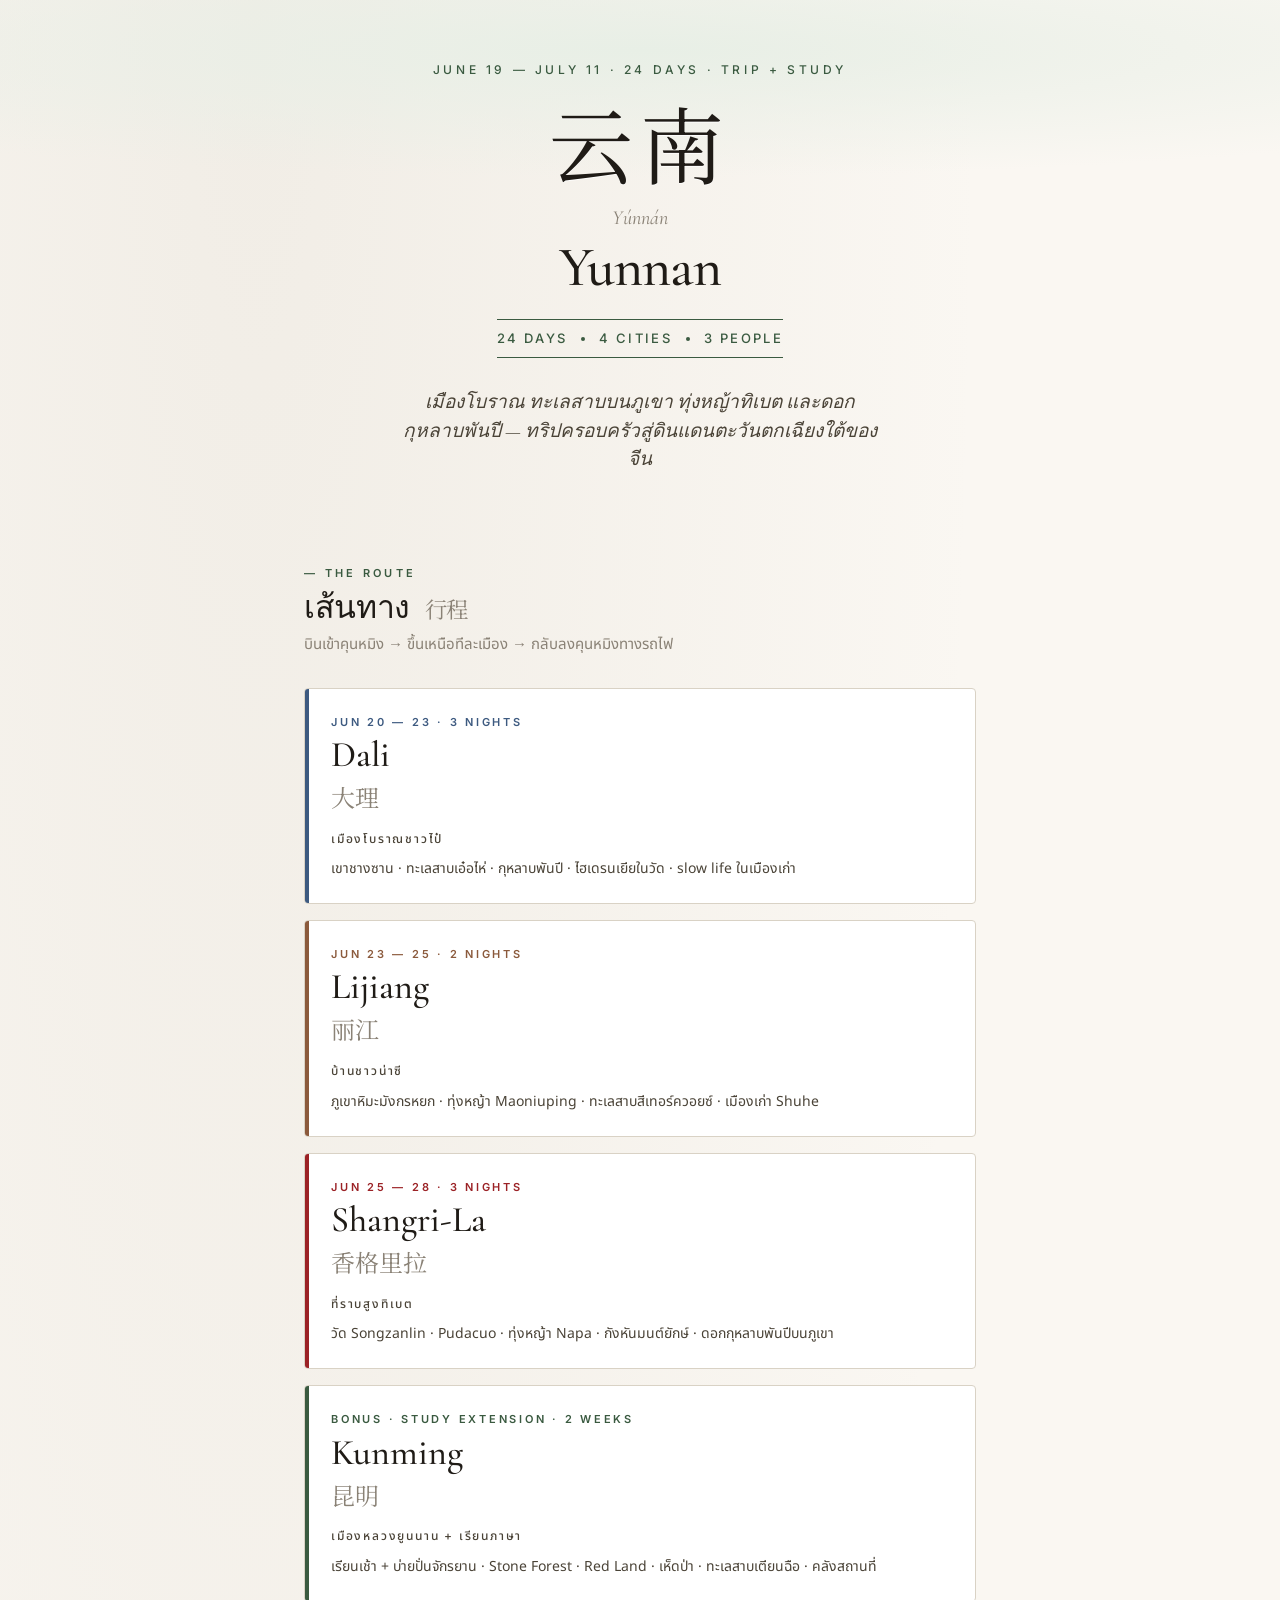
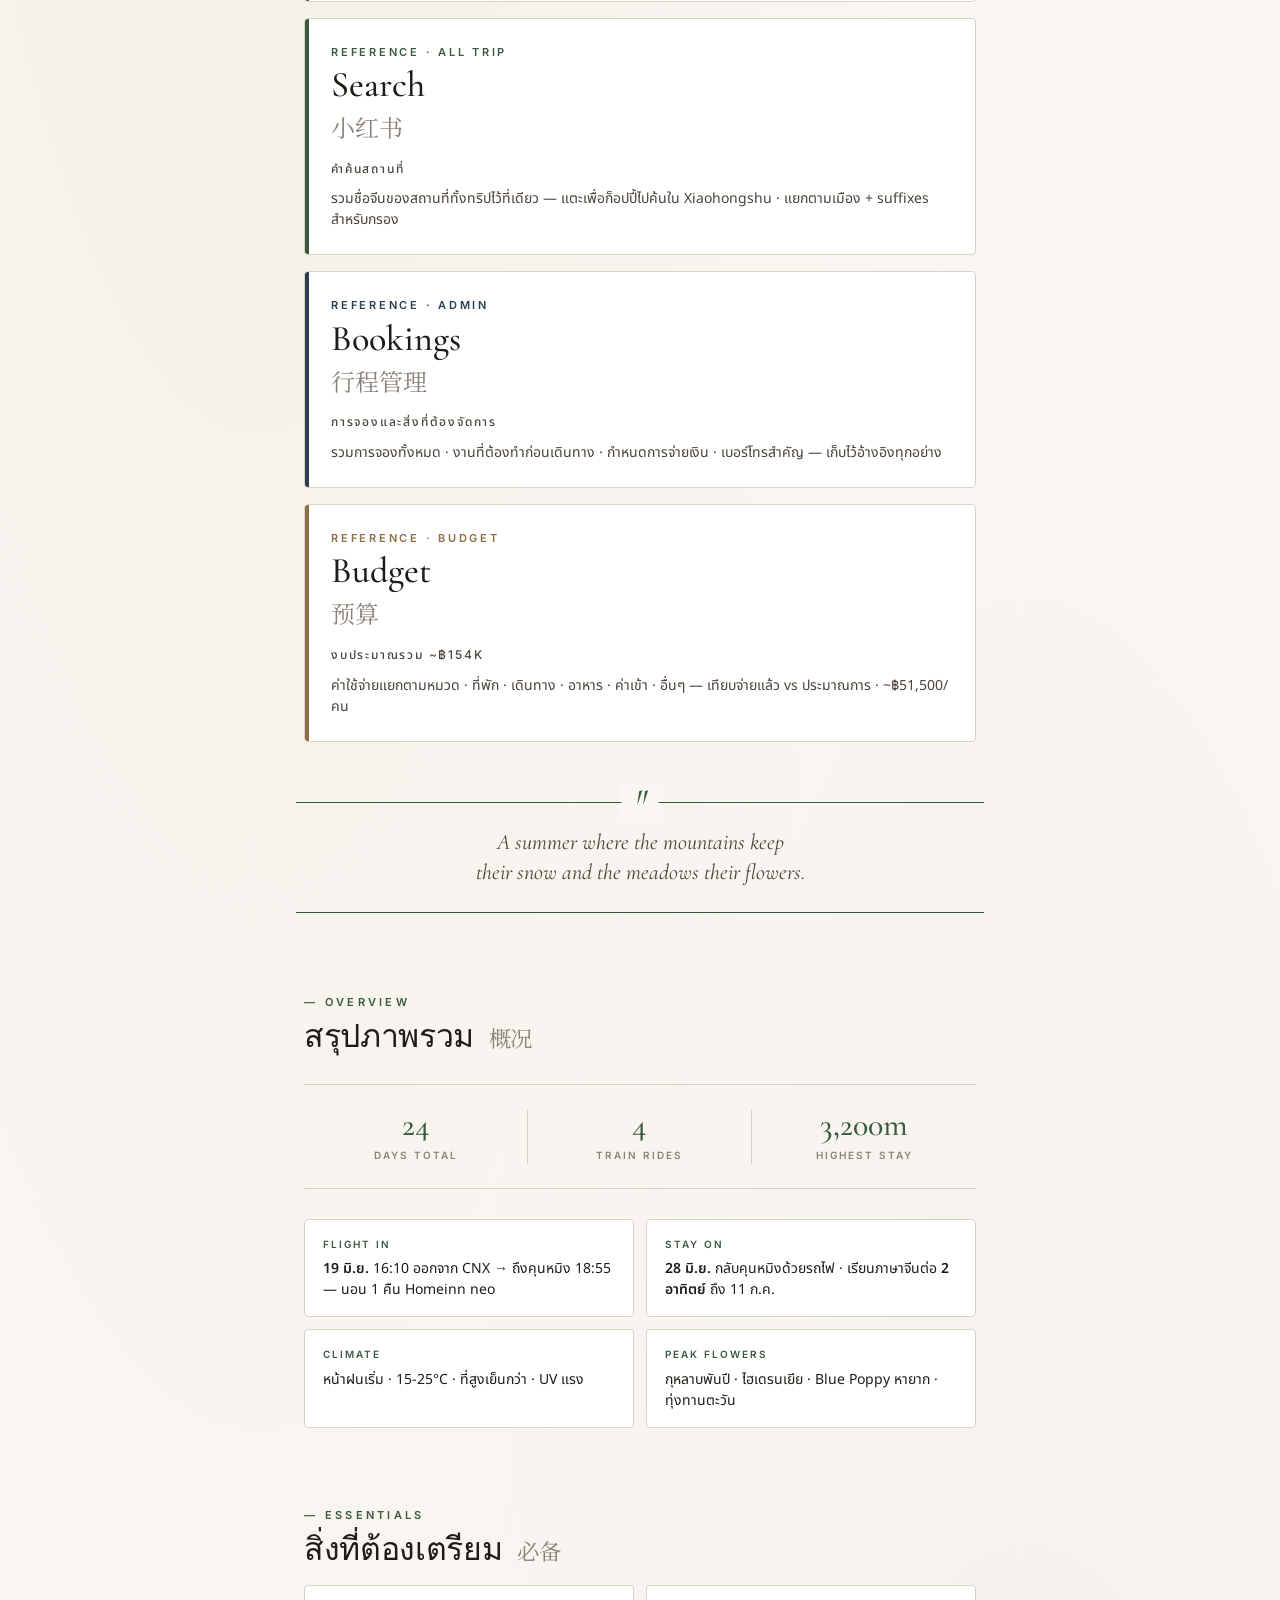
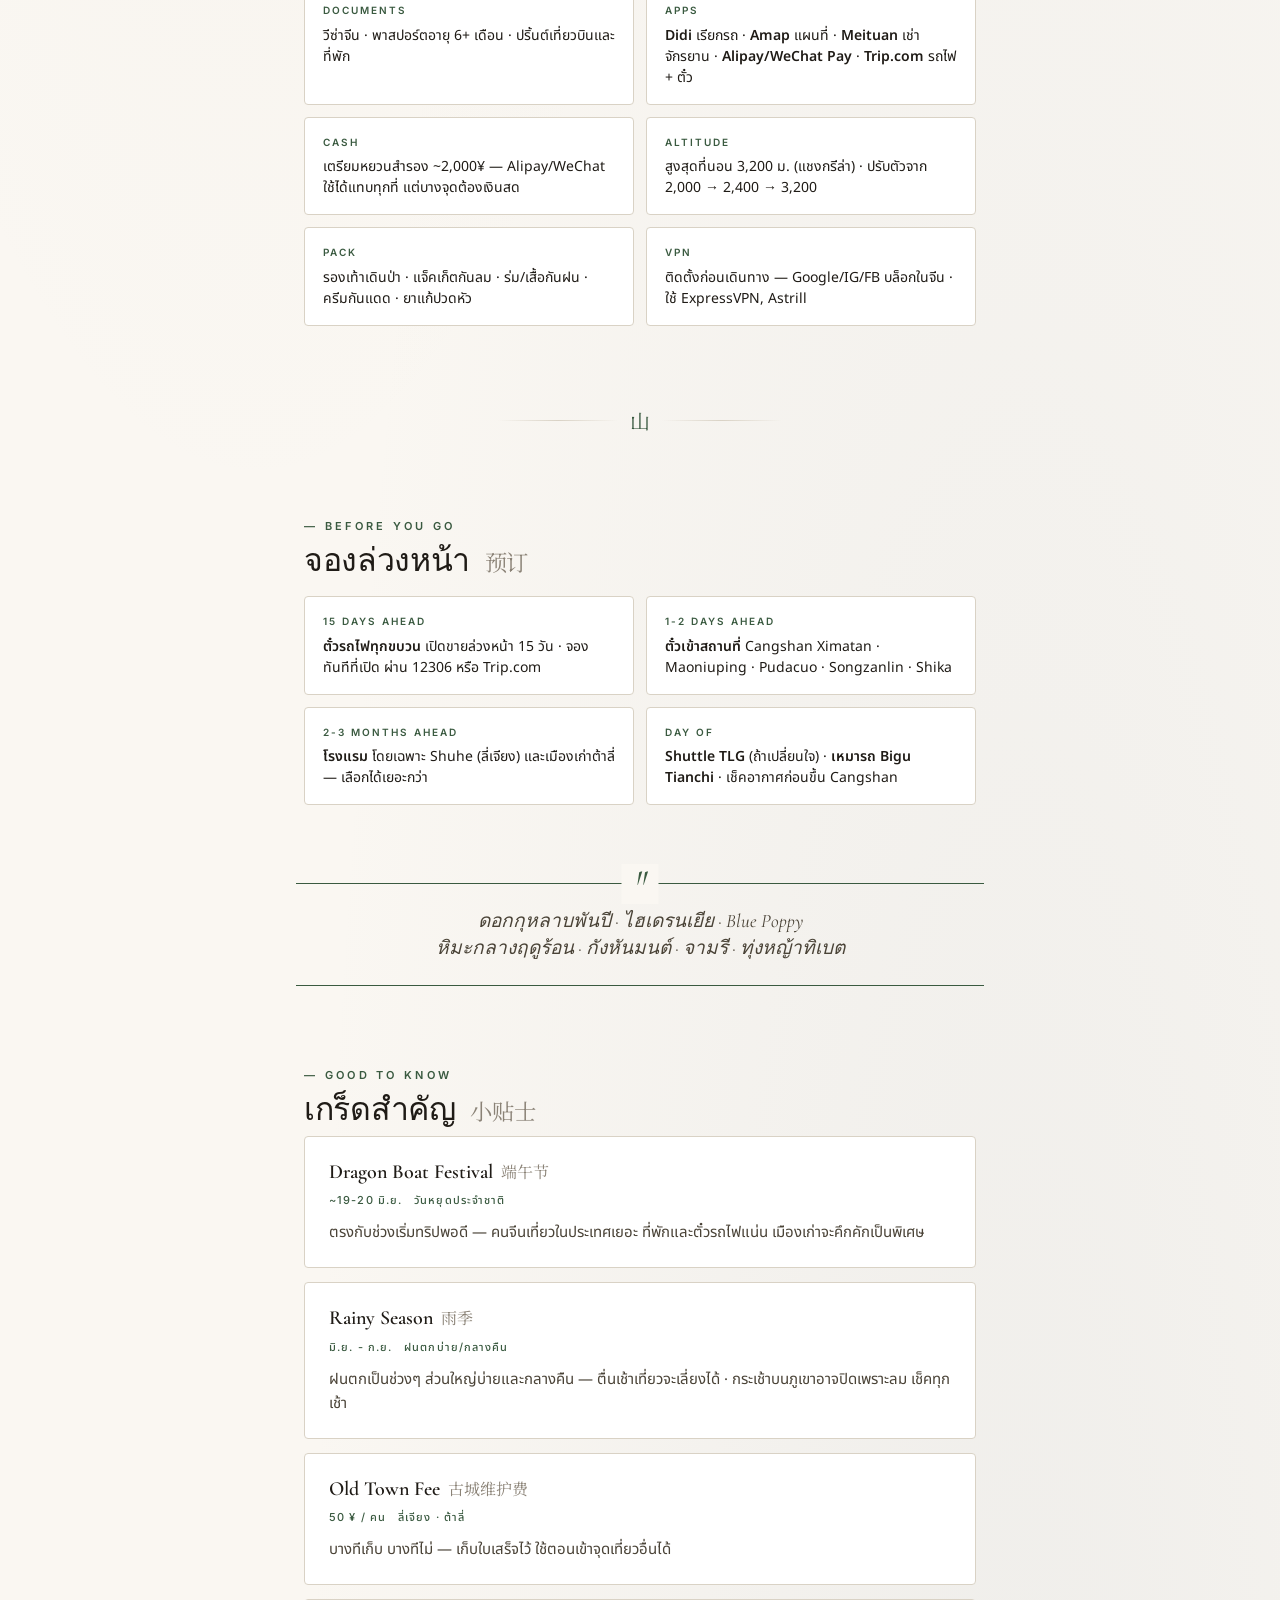
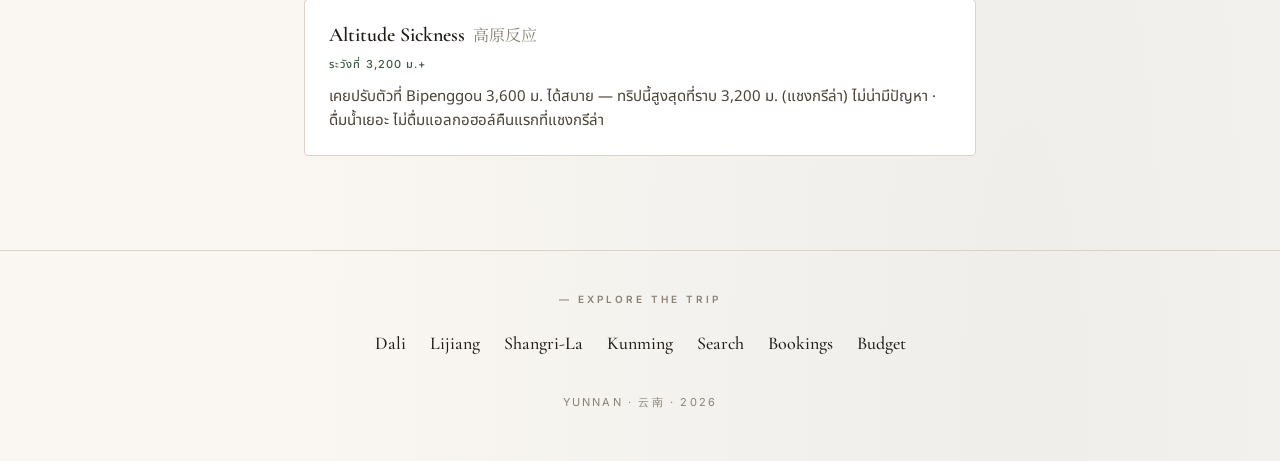
==== commit b939ac8c: "Split Budget into dedicated page (budget.html) + add Budget card to index" ====
--- a/index.html
+++ b/index.html
@@ -86,6 +86,14 @@
         <p class="hub-city-desc">รวมการจองทั้งหมด · งานที่ต้องทำก่อนเดินทาง · กำหนดการจ่ายเงิน · เบอร์โทรสำคัญ — เก็บไว้อ้างอิงทุกอย่าง</p>
       </a>
 
+      <a href="budget.html" class="hub-city" style="--city-color: #8B6F47;">
+        <div class="hub-city-eyebrow">REFERENCE · BUDGET</div>
+        <div class="hub-city-name">Budget</div>
+        <div class="hub-city-chinese">预算</div>
+        <div class="hub-city-dates">งบประมาณรวม ~฿154K</div>
+        <p class="hub-city-desc">ค่าใช้จ่ายแยกตามหมวด · ที่พัก · เดินทาง · อาหาร · ค่าเข้า · อื่นๆ — เทียบจ่ายแล้ว vs ประมาณการ · ~฿51,500/คน</p>
+      </a>
+
     </div>
   </section>
 
@@ -262,6 +270,7 @@
       <a href="kunming.html">Kunming</a>
       <a href="phrases.html">Search</a>
       <a href="bookings.html">Bookings</a>
+      <a href="budget.html">Budget</a>
     </div>
     <div class="footer-meta">Yunnan · 云南 · 2026</div>
   </div>
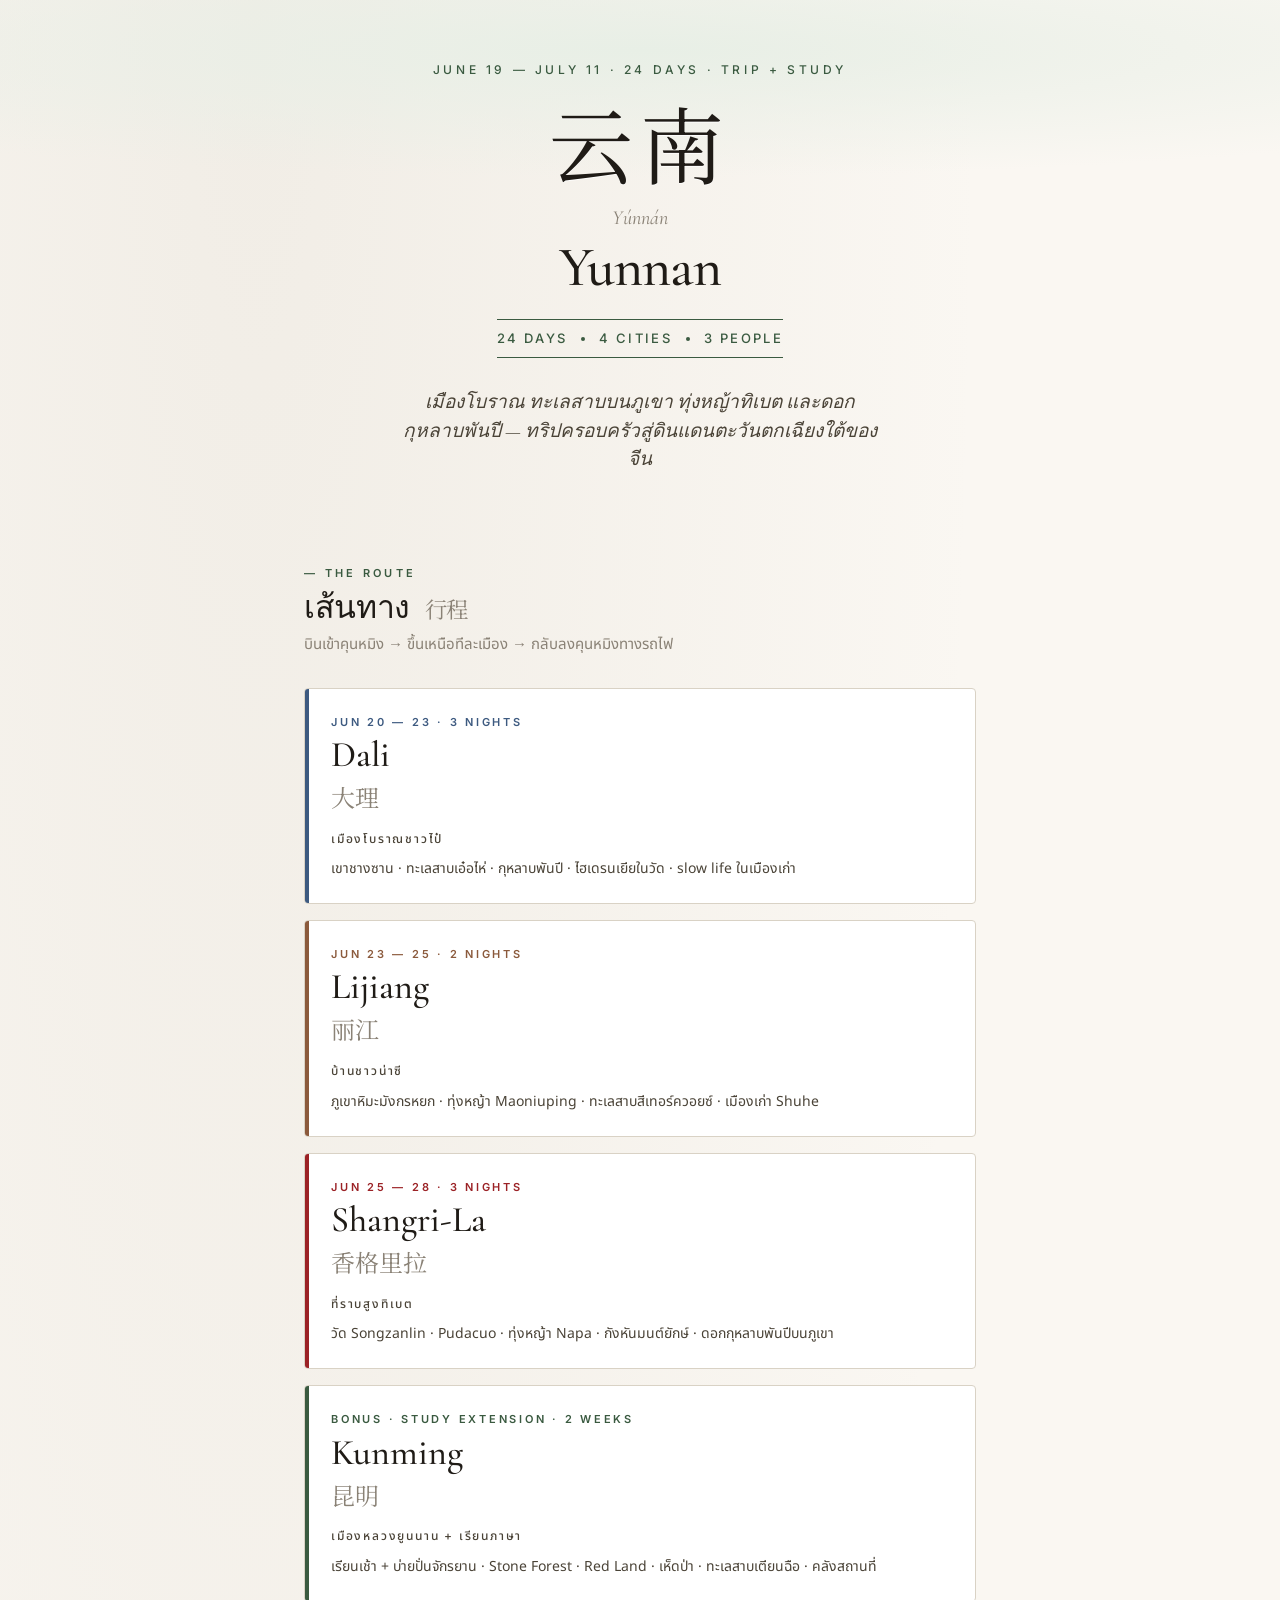
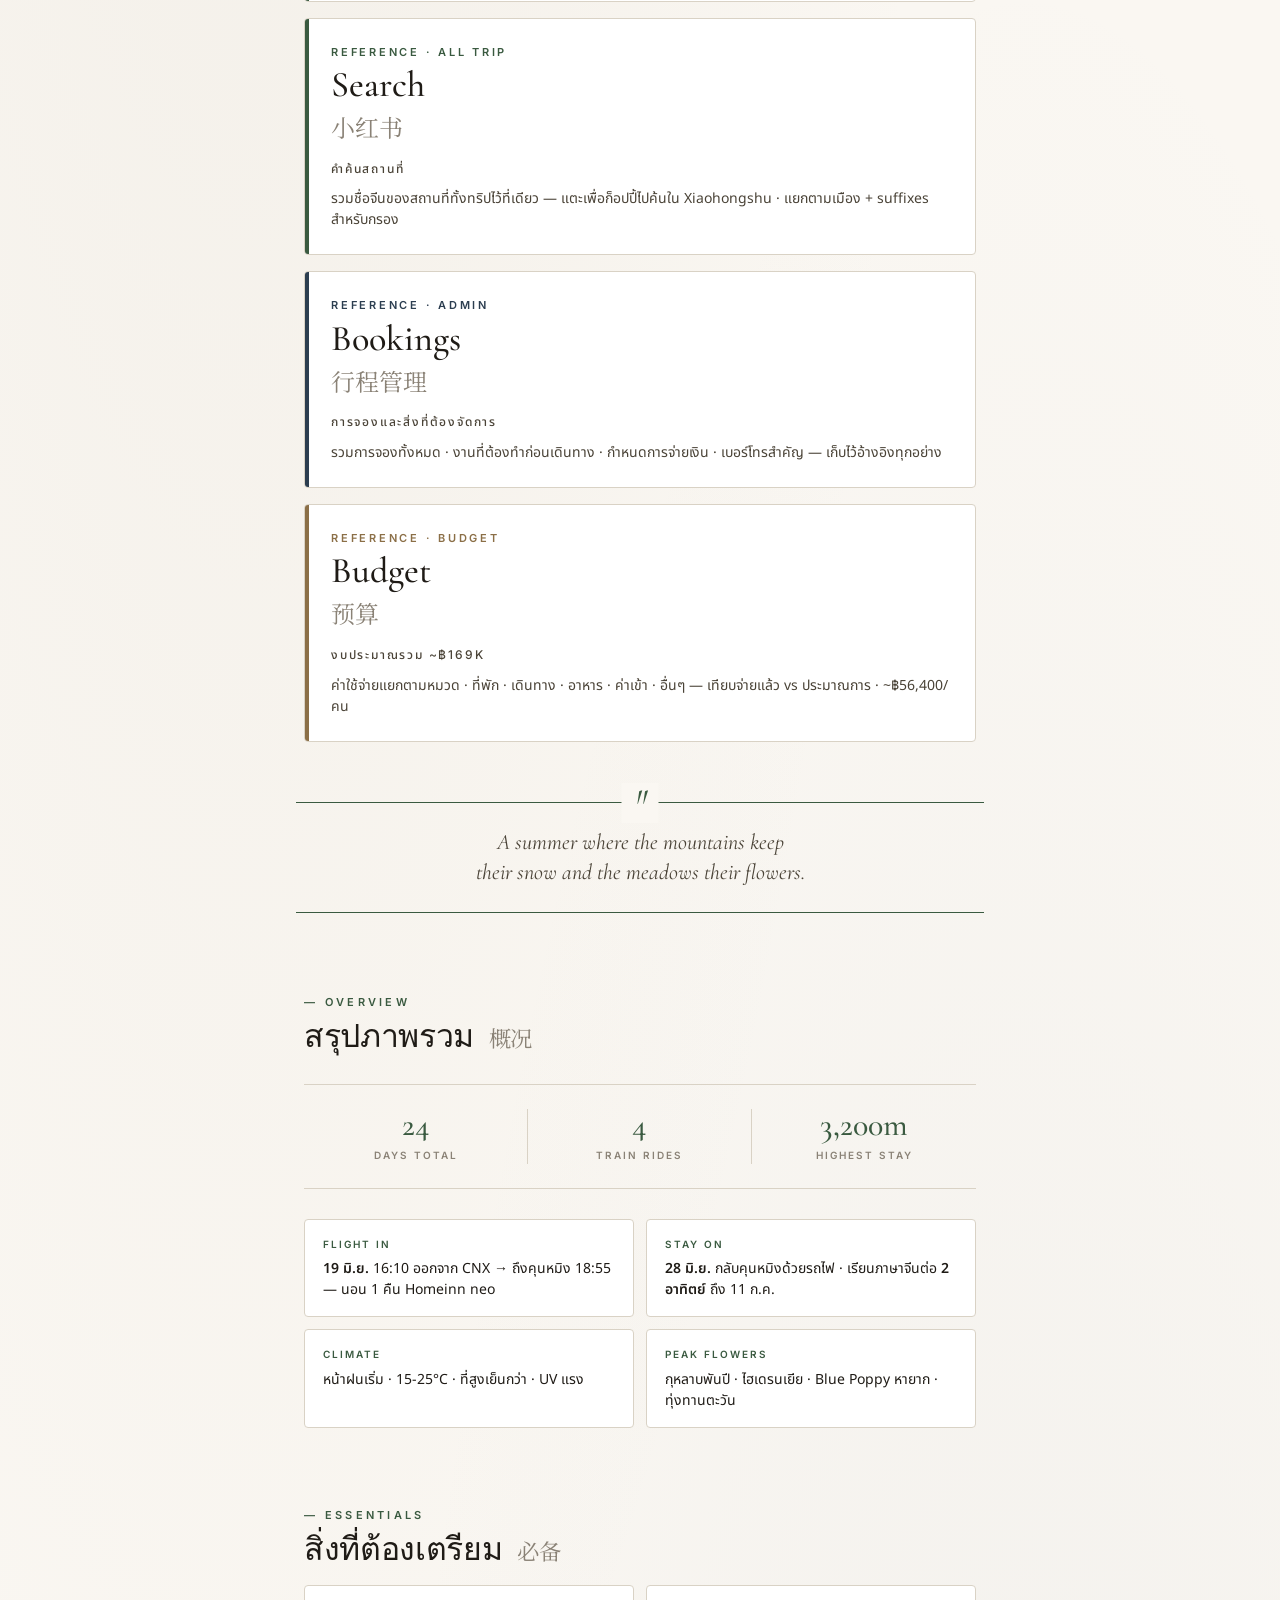
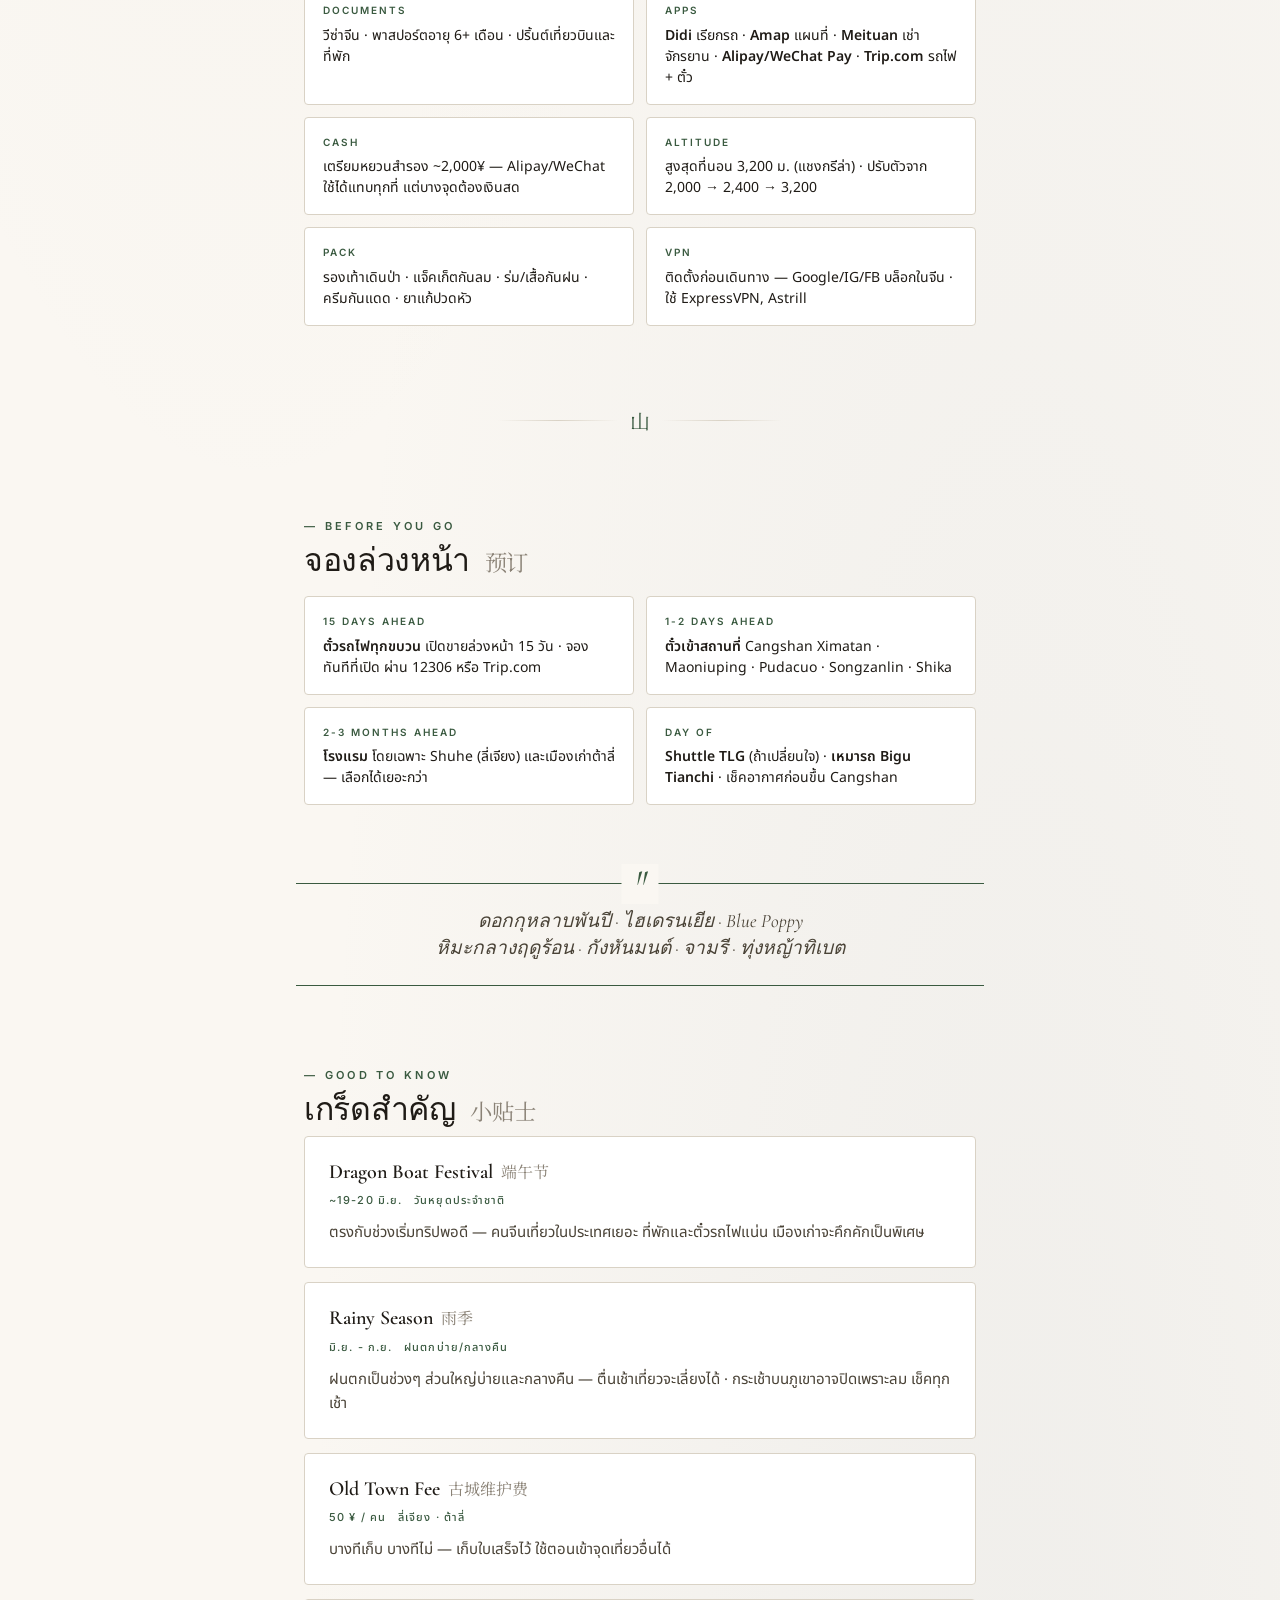
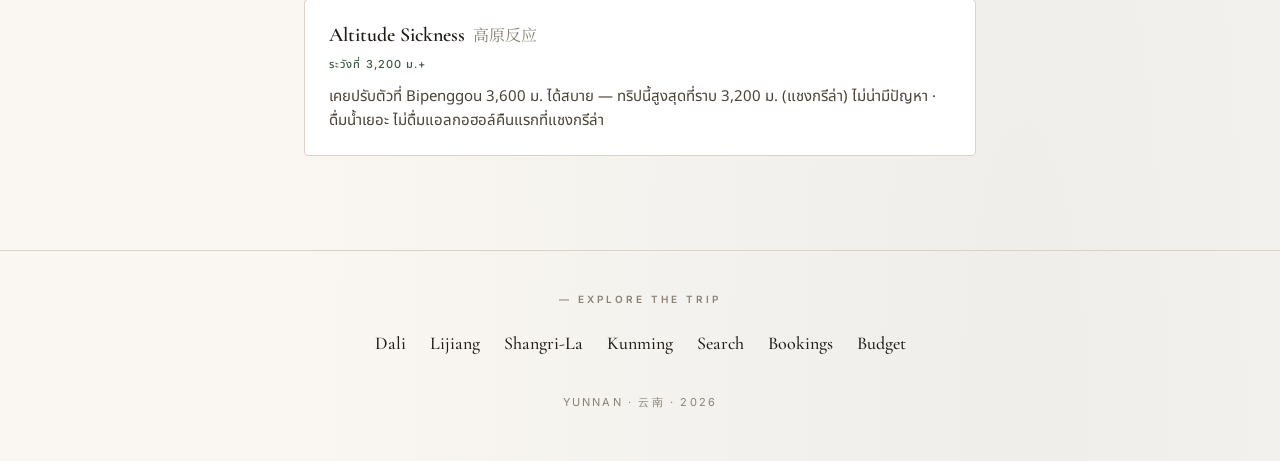
==== commit eb0f4b1d: "Add Pordee Chinese class at KCEL (¥3,150 PAID): 30 classes, Listening & Speaking, HSK 2, visa-free c" ====
--- a/index.html
+++ b/index.html
@@ -90,8 +90,8 @@
         <div class="hub-city-eyebrow">REFERENCE · BUDGET</div>
         <div class="hub-city-name">Budget</div>
         <div class="hub-city-chinese">预算</div>
-        <div class="hub-city-dates">งบประมาณรวม ~฿154K</div>
-        <p class="hub-city-desc">ค่าใช้จ่ายแยกตามหมวด · ที่พัก · เดินทาง · อาหาร · ค่าเข้า · อื่นๆ — เทียบจ่ายแล้ว vs ประมาณการ · ~฿51,500/คน</p>
+        <div class="hub-city-dates">งบประมาณรวม ~฿169K</div>
+        <p class="hub-city-desc">ค่าใช้จ่ายแยกตามหมวด · ที่พัก · เดินทาง · อาหาร · ค่าเข้า · อื่นๆ — เทียบจ่ายแล้ว vs ประมาณการ · ~฿56,400/คน</p>
       </a>
 
     </div>
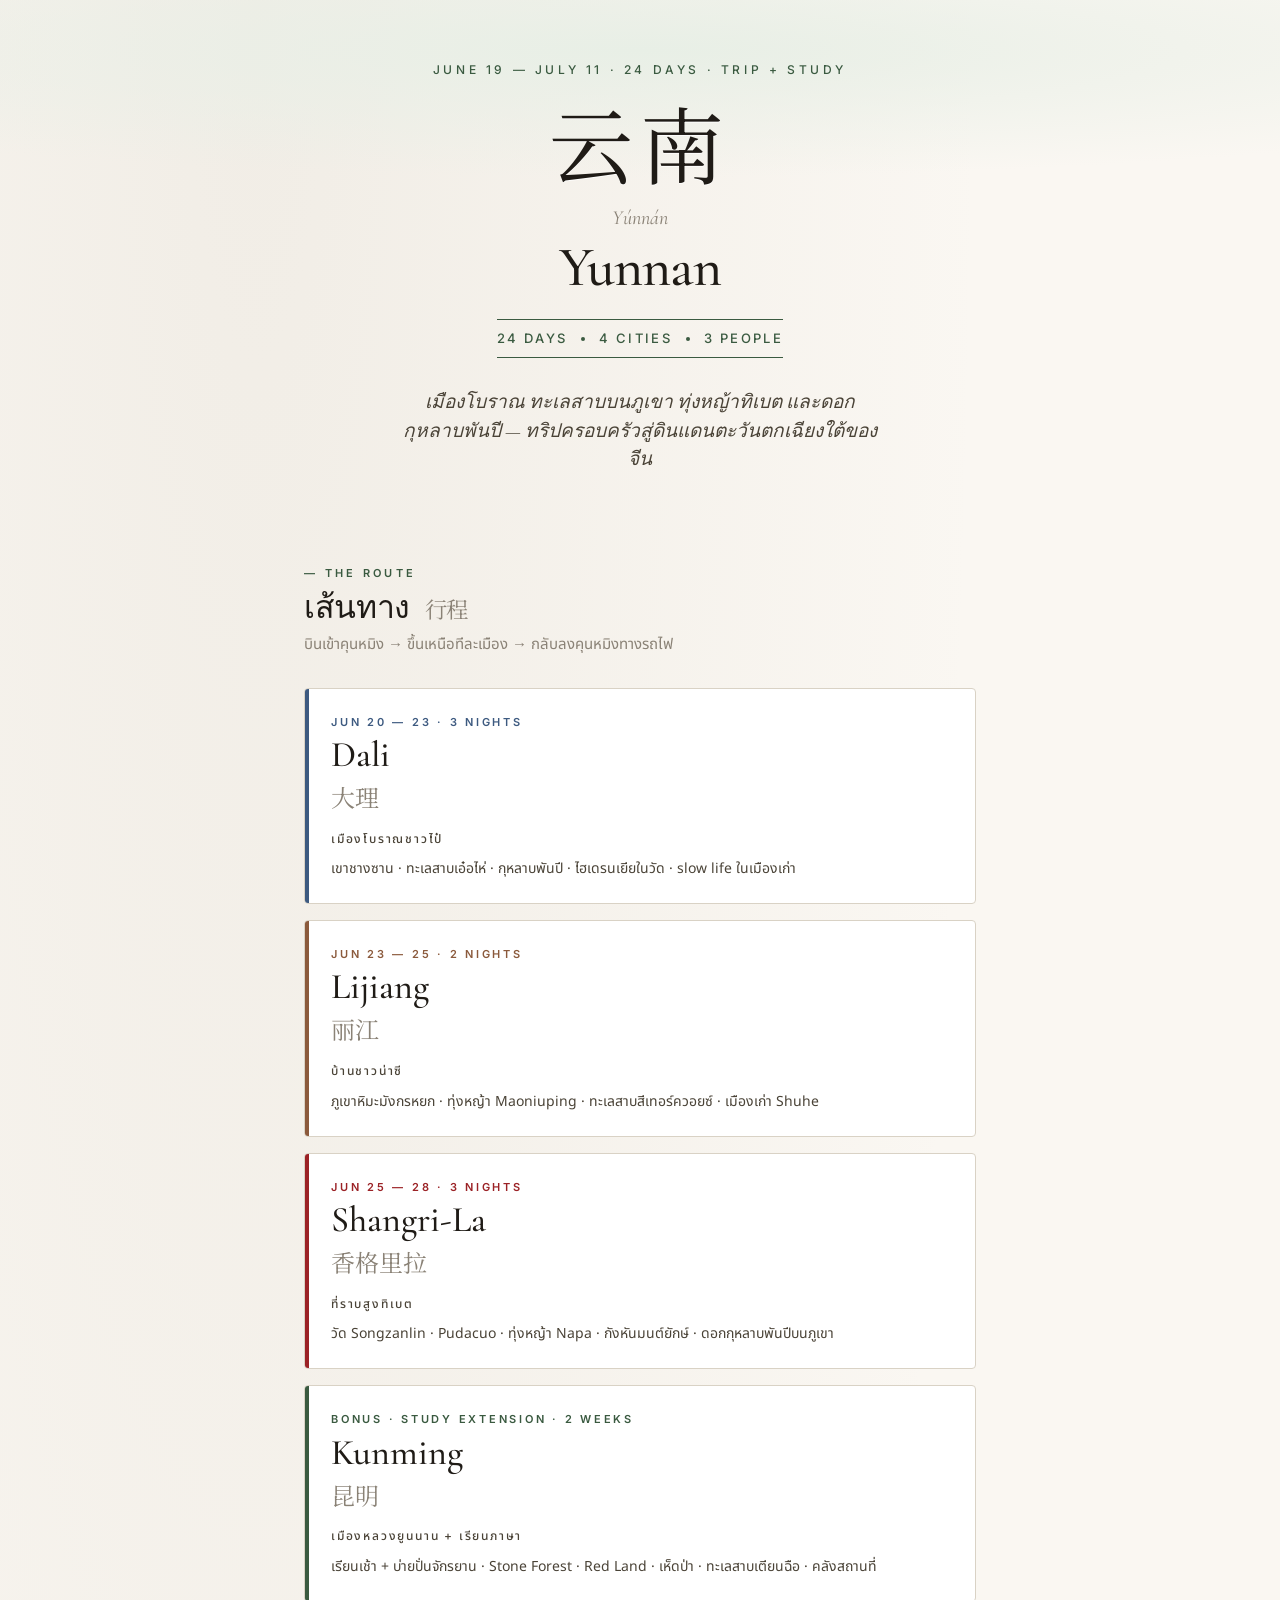
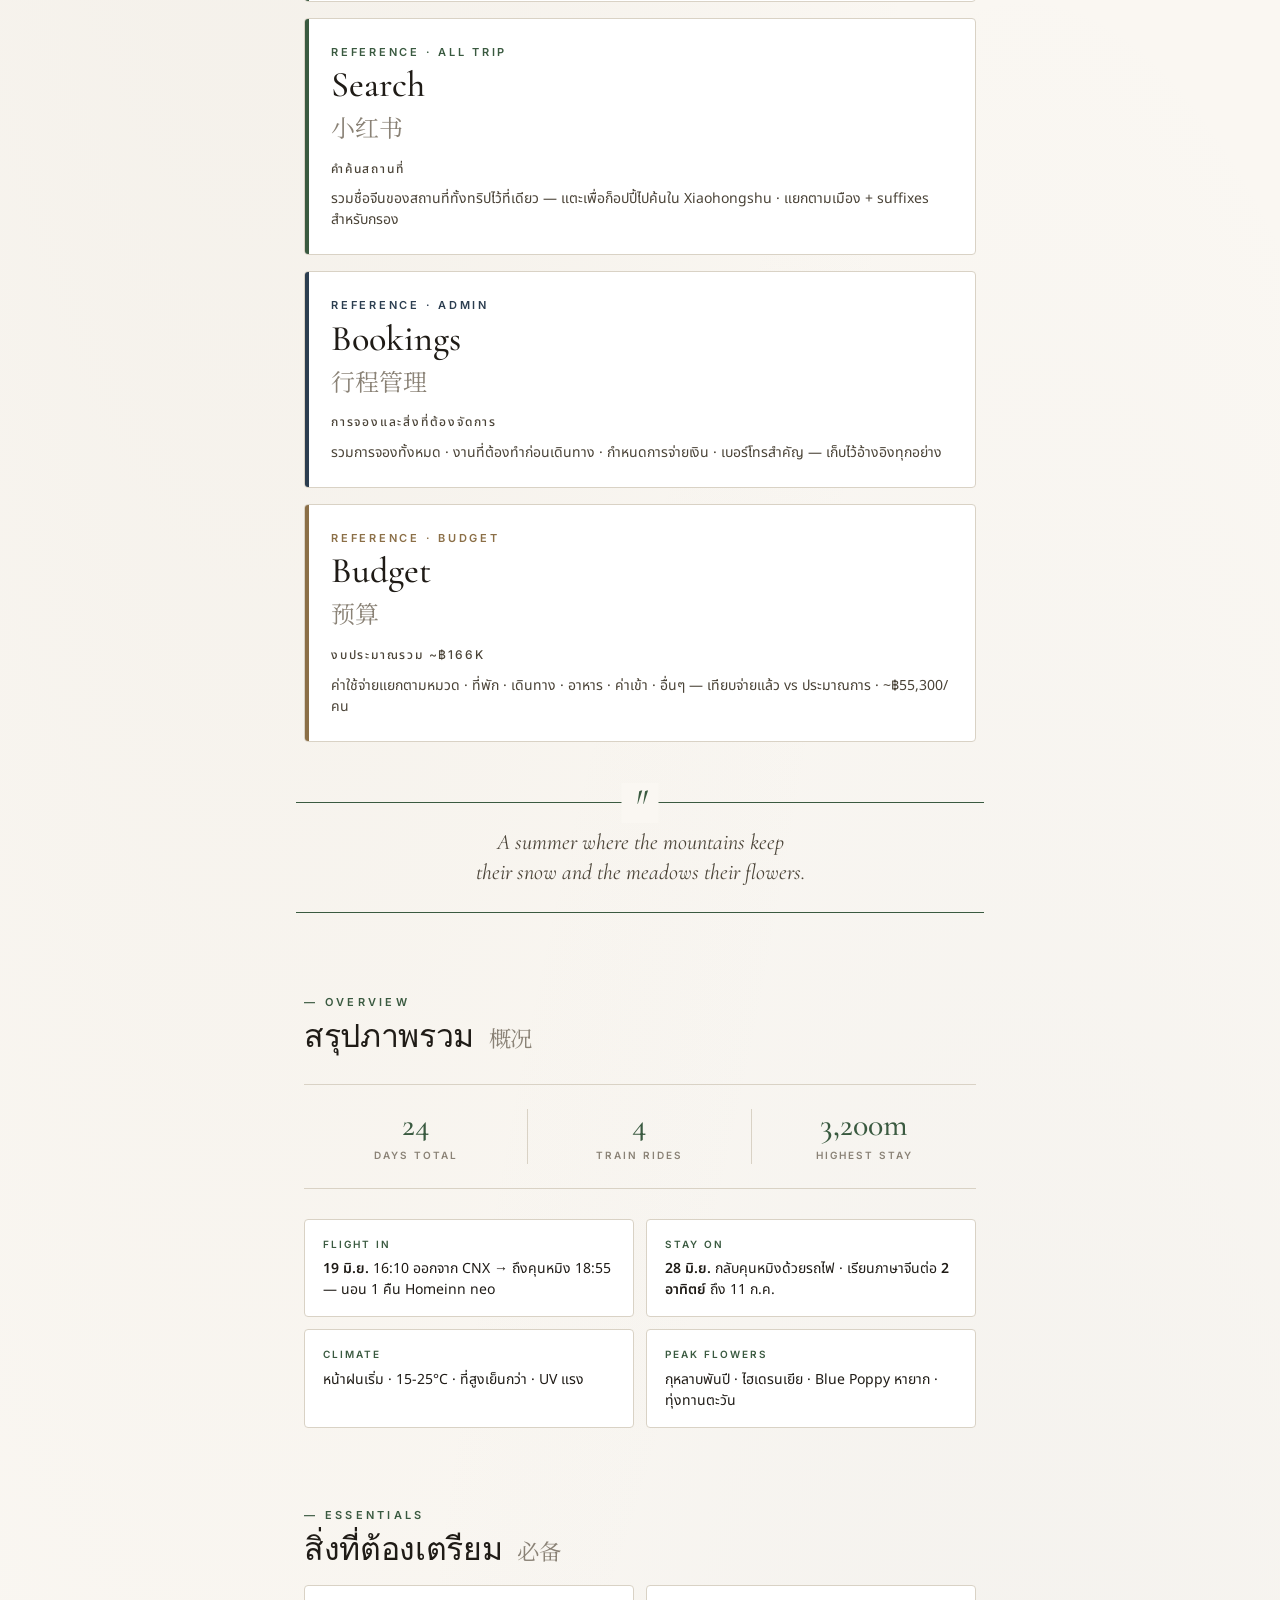
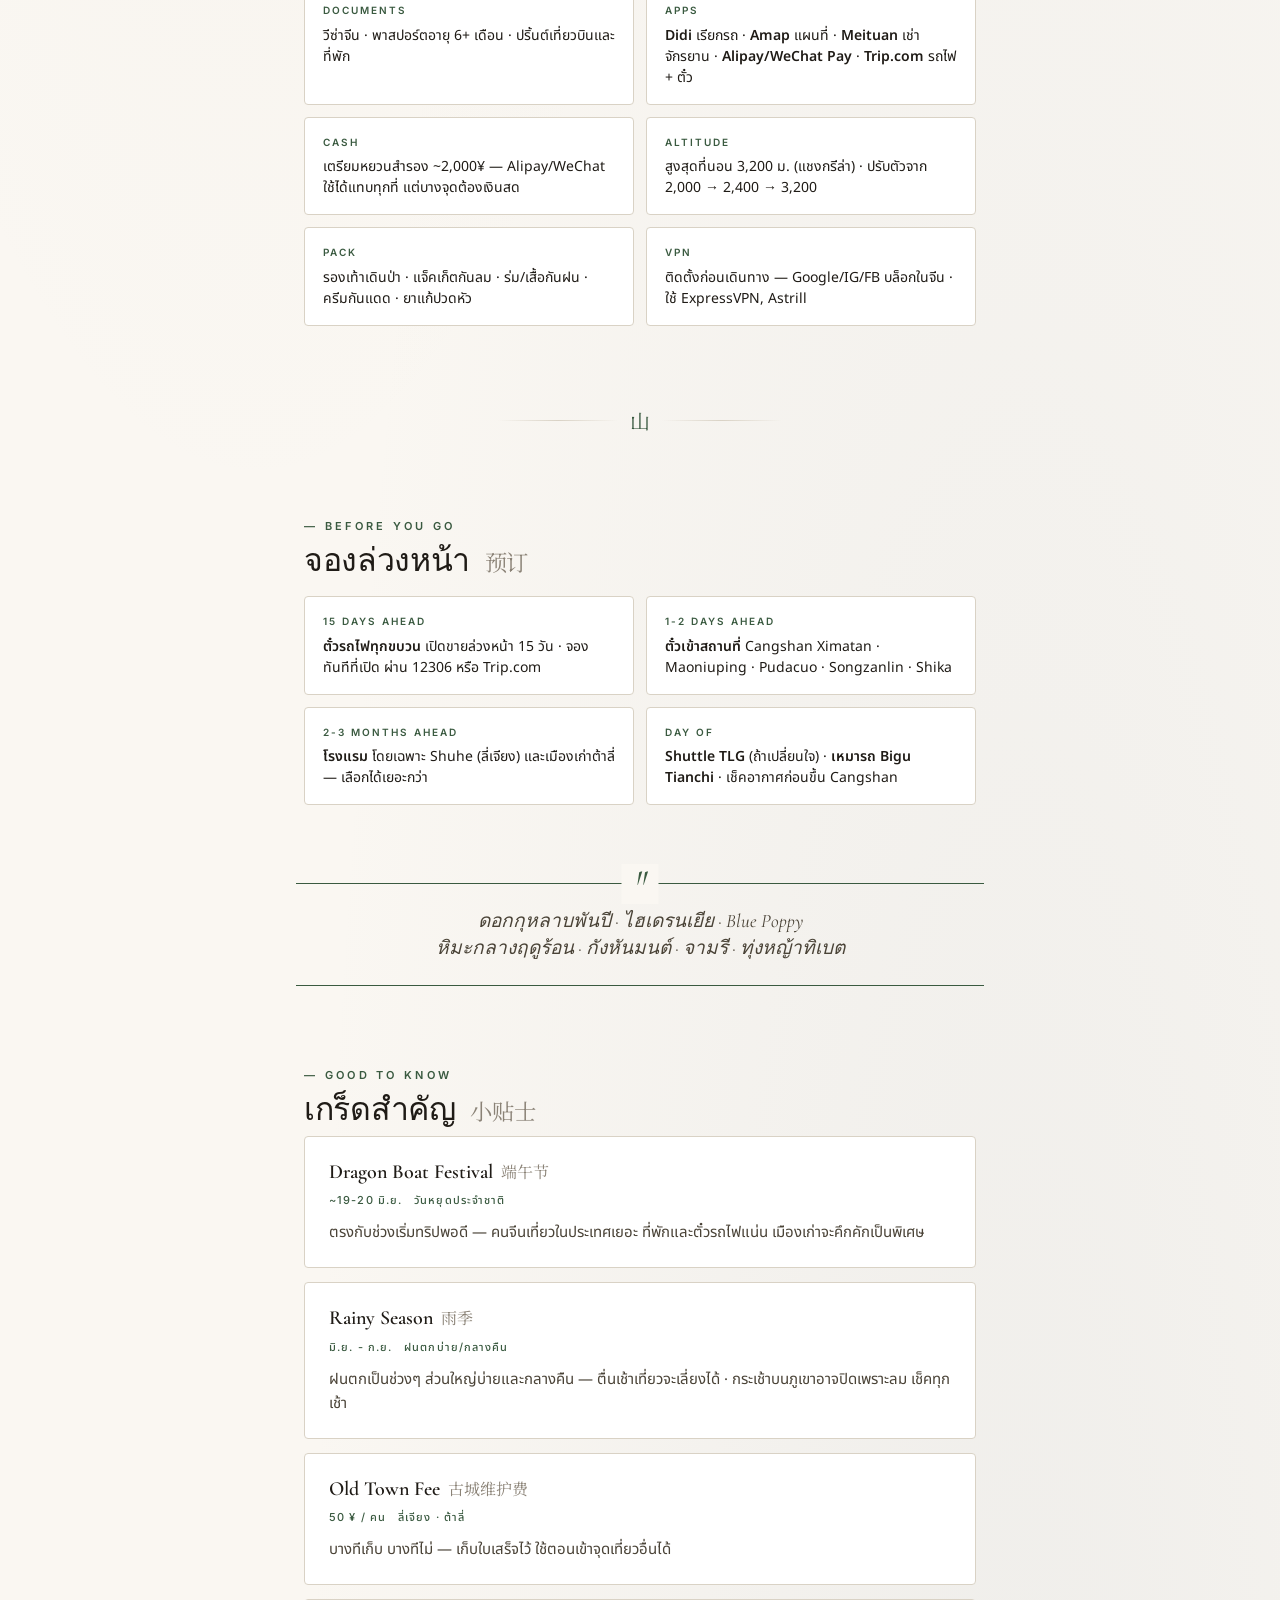
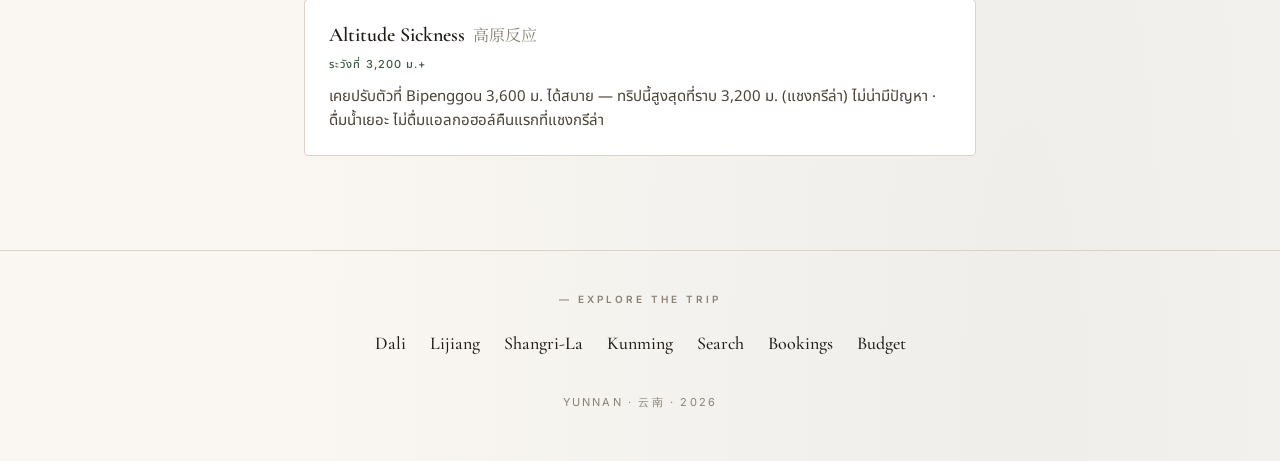
==== commit 4ad4c73a: "Add MSIG travel insurance PAID ฿1,123.87 (24 days, 3 ppl, policy 43226529); update budget totals" ====
--- a/index.html
+++ b/index.html
@@ -90,8 +90,8 @@
         <div class="hub-city-eyebrow">REFERENCE · BUDGET</div>
         <div class="hub-city-name">Budget</div>
         <div class="hub-city-chinese">预算</div>
-        <div class="hub-city-dates">งบประมาณรวม ~฿169K</div>
-        <p class="hub-city-desc">ค่าใช้จ่ายแยกตามหมวด · ที่พัก · เดินทาง · อาหาร · ค่าเข้า · อื่นๆ — เทียบจ่ายแล้ว vs ประมาณการ · ~฿56,400/คน</p>
+        <div class="hub-city-dates">งบประมาณรวม ~฿166K</div>
+        <p class="hub-city-desc">ค่าใช้จ่ายแยกตามหมวด · ที่พัก · เดินทาง · อาหาร · ค่าเข้า · อื่นๆ — เทียบจ่ายแล้ว vs ประมาณการ · ~฿55,300/คน</p>
       </a>
 
     </div>
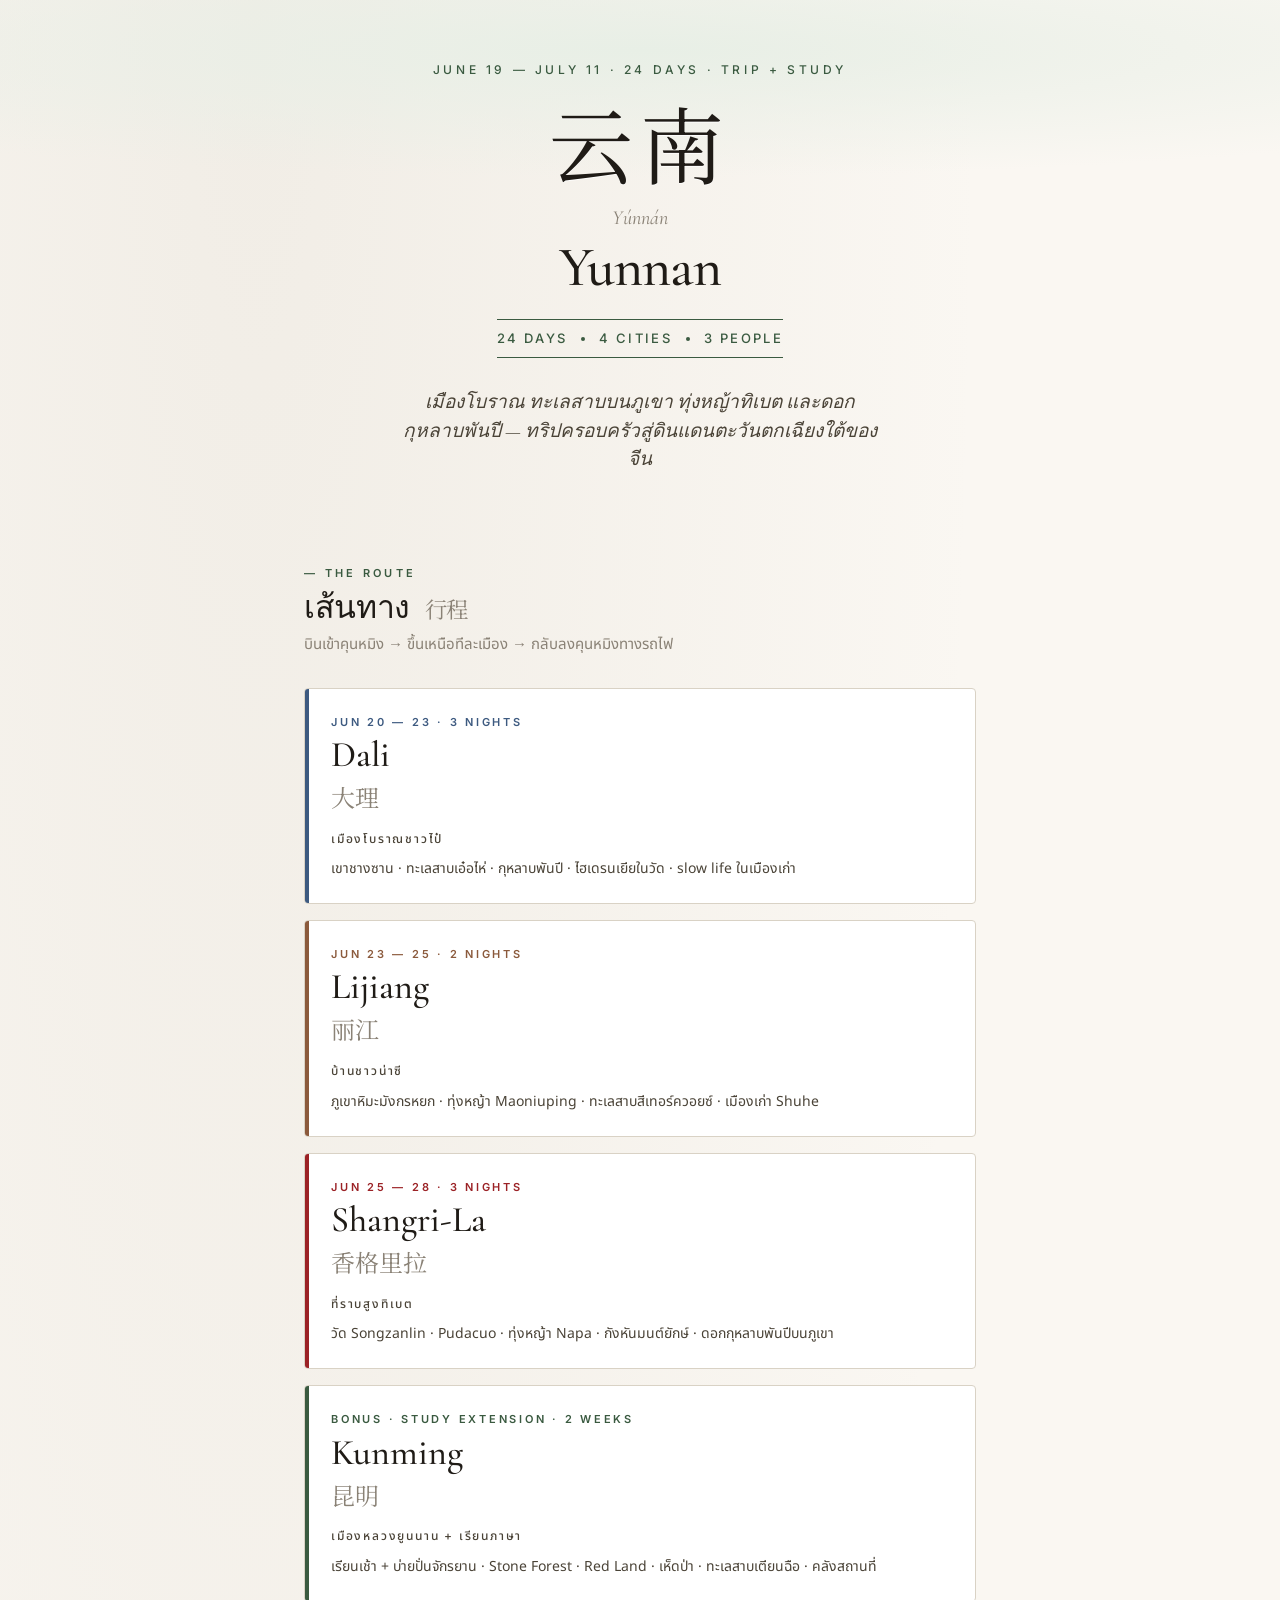
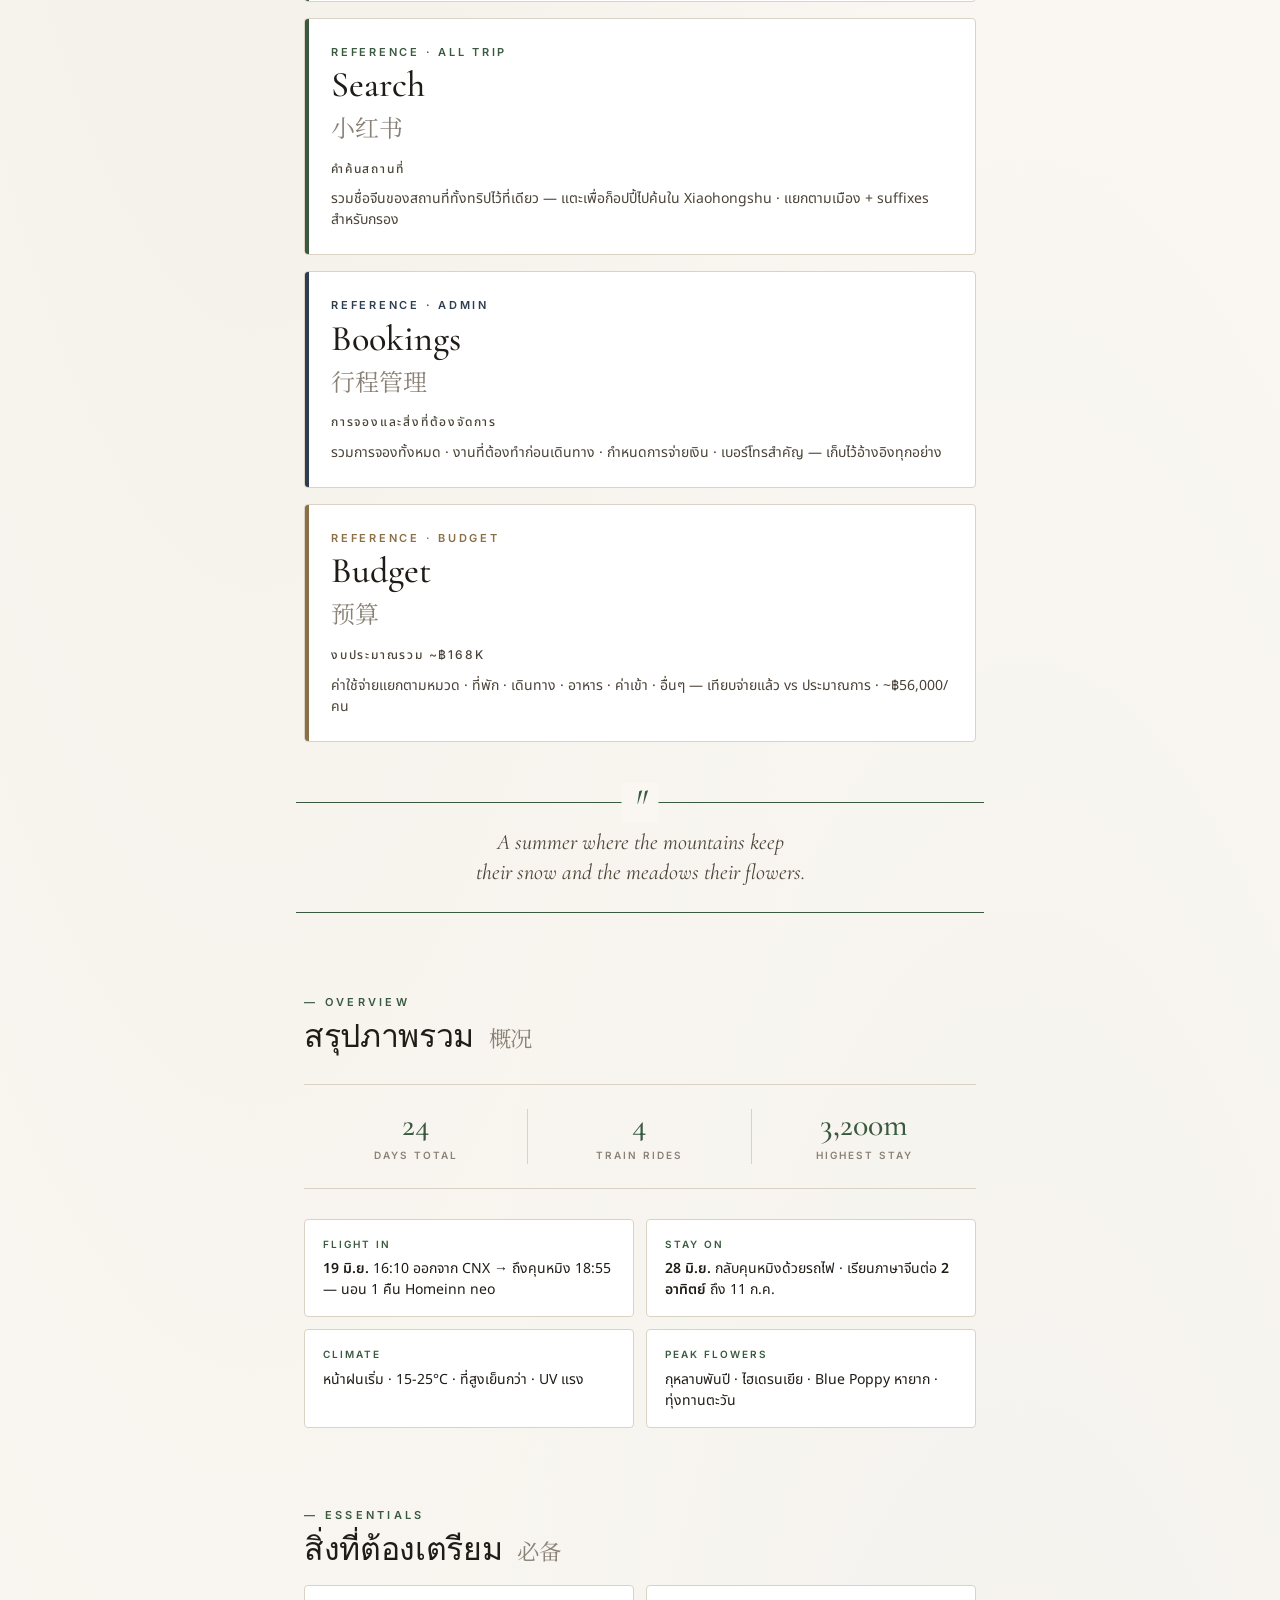
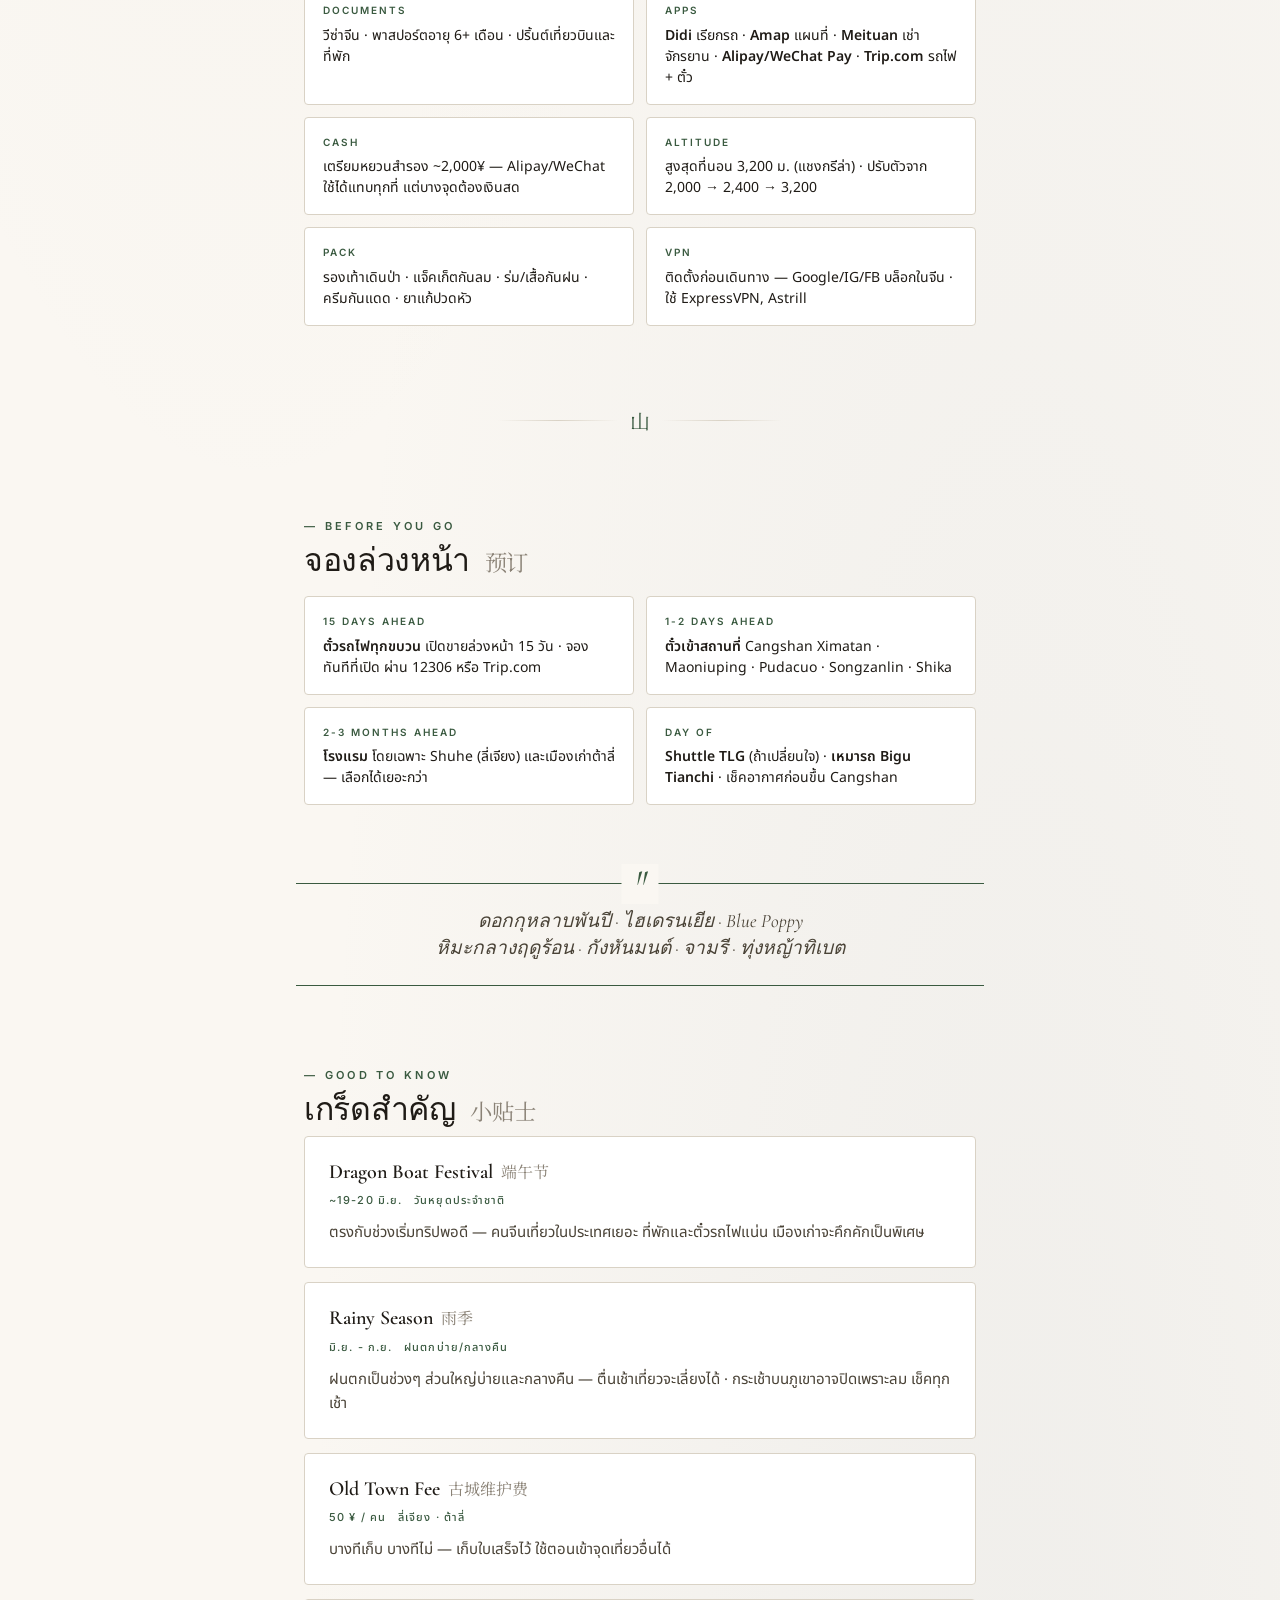
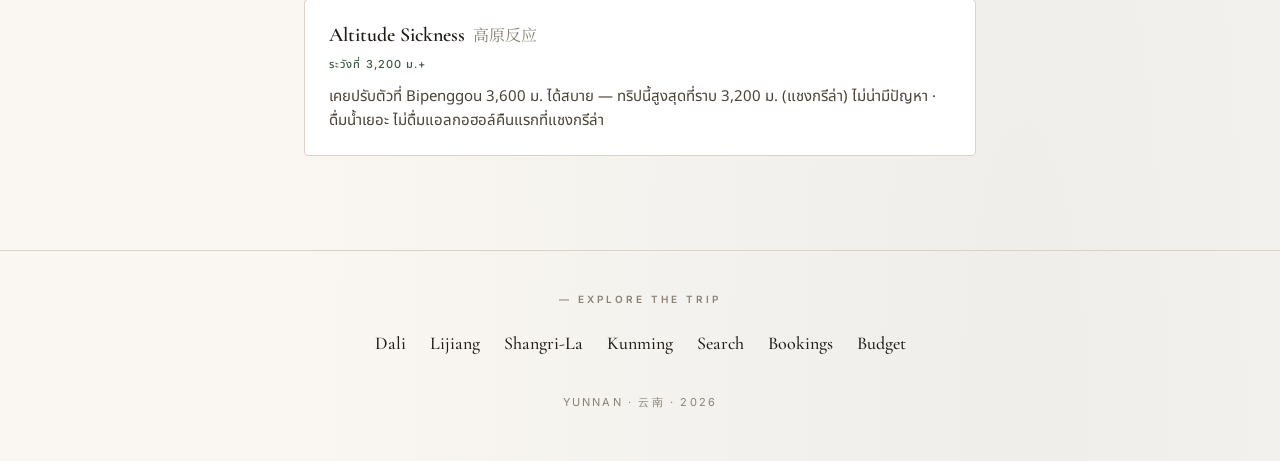
==== commit 7dc7ef6d: "Add 3 SIM/eSIM purchases PAID ฿2,651 (Global SIM + เบอร์จีน + MonkeyEsim); update totals to ~฿168K" ====
--- a/index.html
+++ b/index.html
@@ -90,8 +90,8 @@
         <div class="hub-city-eyebrow">REFERENCE · BUDGET</div>
         <div class="hub-city-name">Budget</div>
         <div class="hub-city-chinese">预算</div>
-        <div class="hub-city-dates">งบประมาณรวม ~฿166K</div>
-        <p class="hub-city-desc">ค่าใช้จ่ายแยกตามหมวด · ที่พัก · เดินทาง · อาหาร · ค่าเข้า · อื่นๆ — เทียบจ่ายแล้ว vs ประมาณการ · ~฿55,300/คน</p>
+        <div class="hub-city-dates">งบประมาณรวม ~฿168K</div>
+        <p class="hub-city-desc">ค่าใช้จ่ายแยกตามหมวด · ที่พัก · เดินทาง · อาหาร · ค่าเข้า · อื่นๆ — เทียบจ่ายแล้ว vs ประมาณการ · ~฿56,000/คน</p>
       </a>
 
     </div>
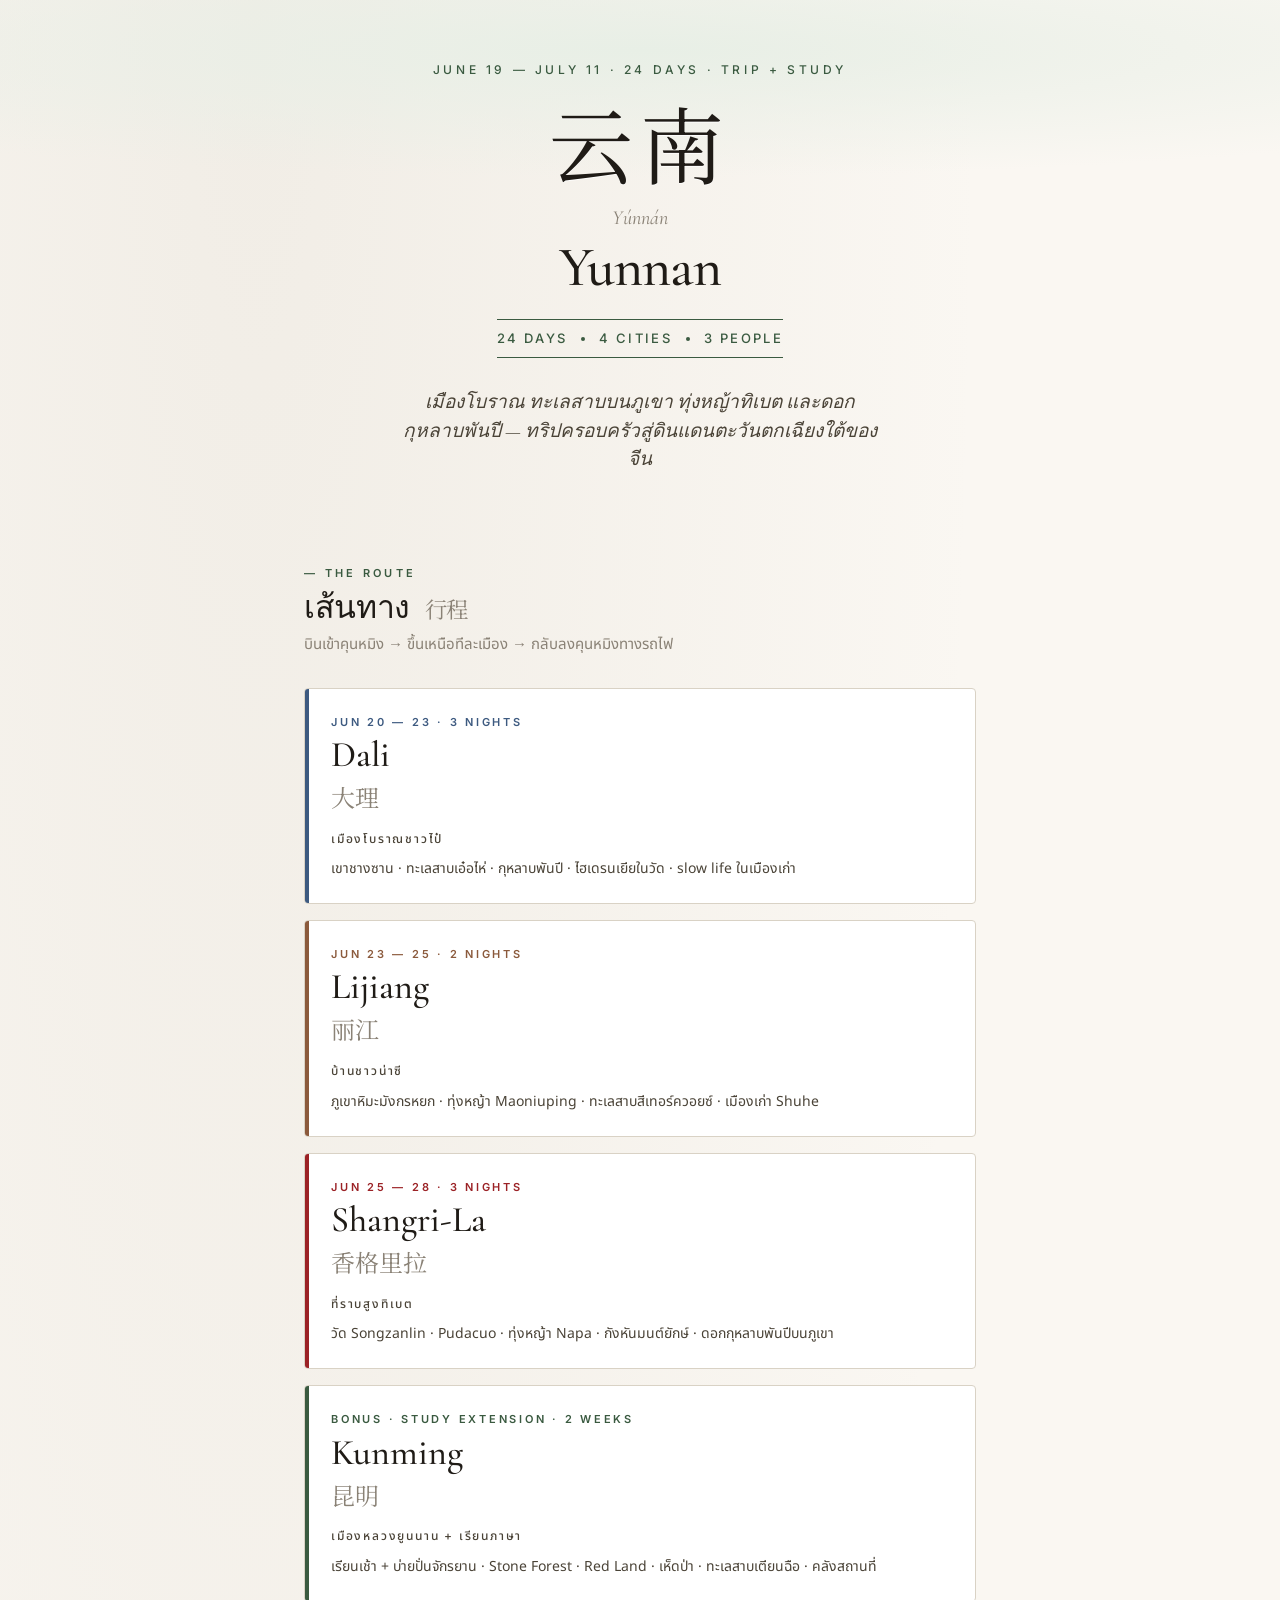
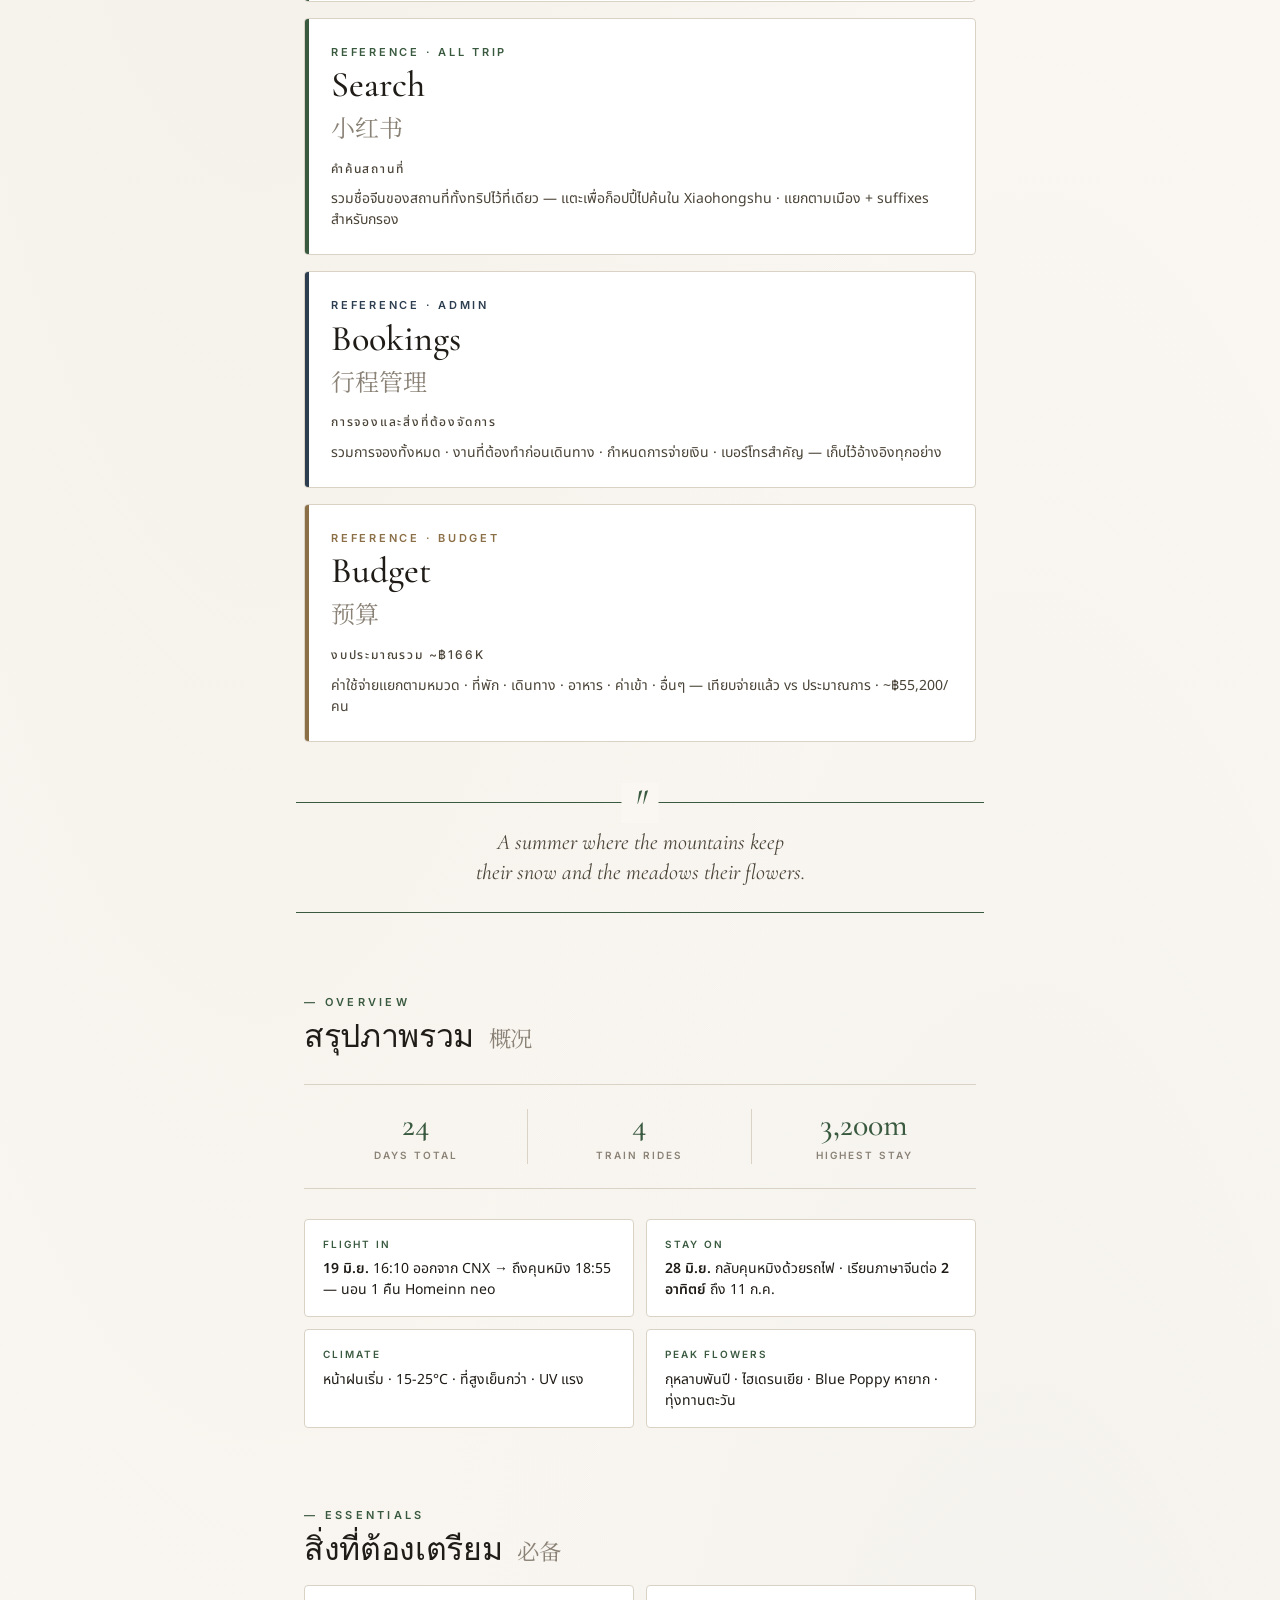
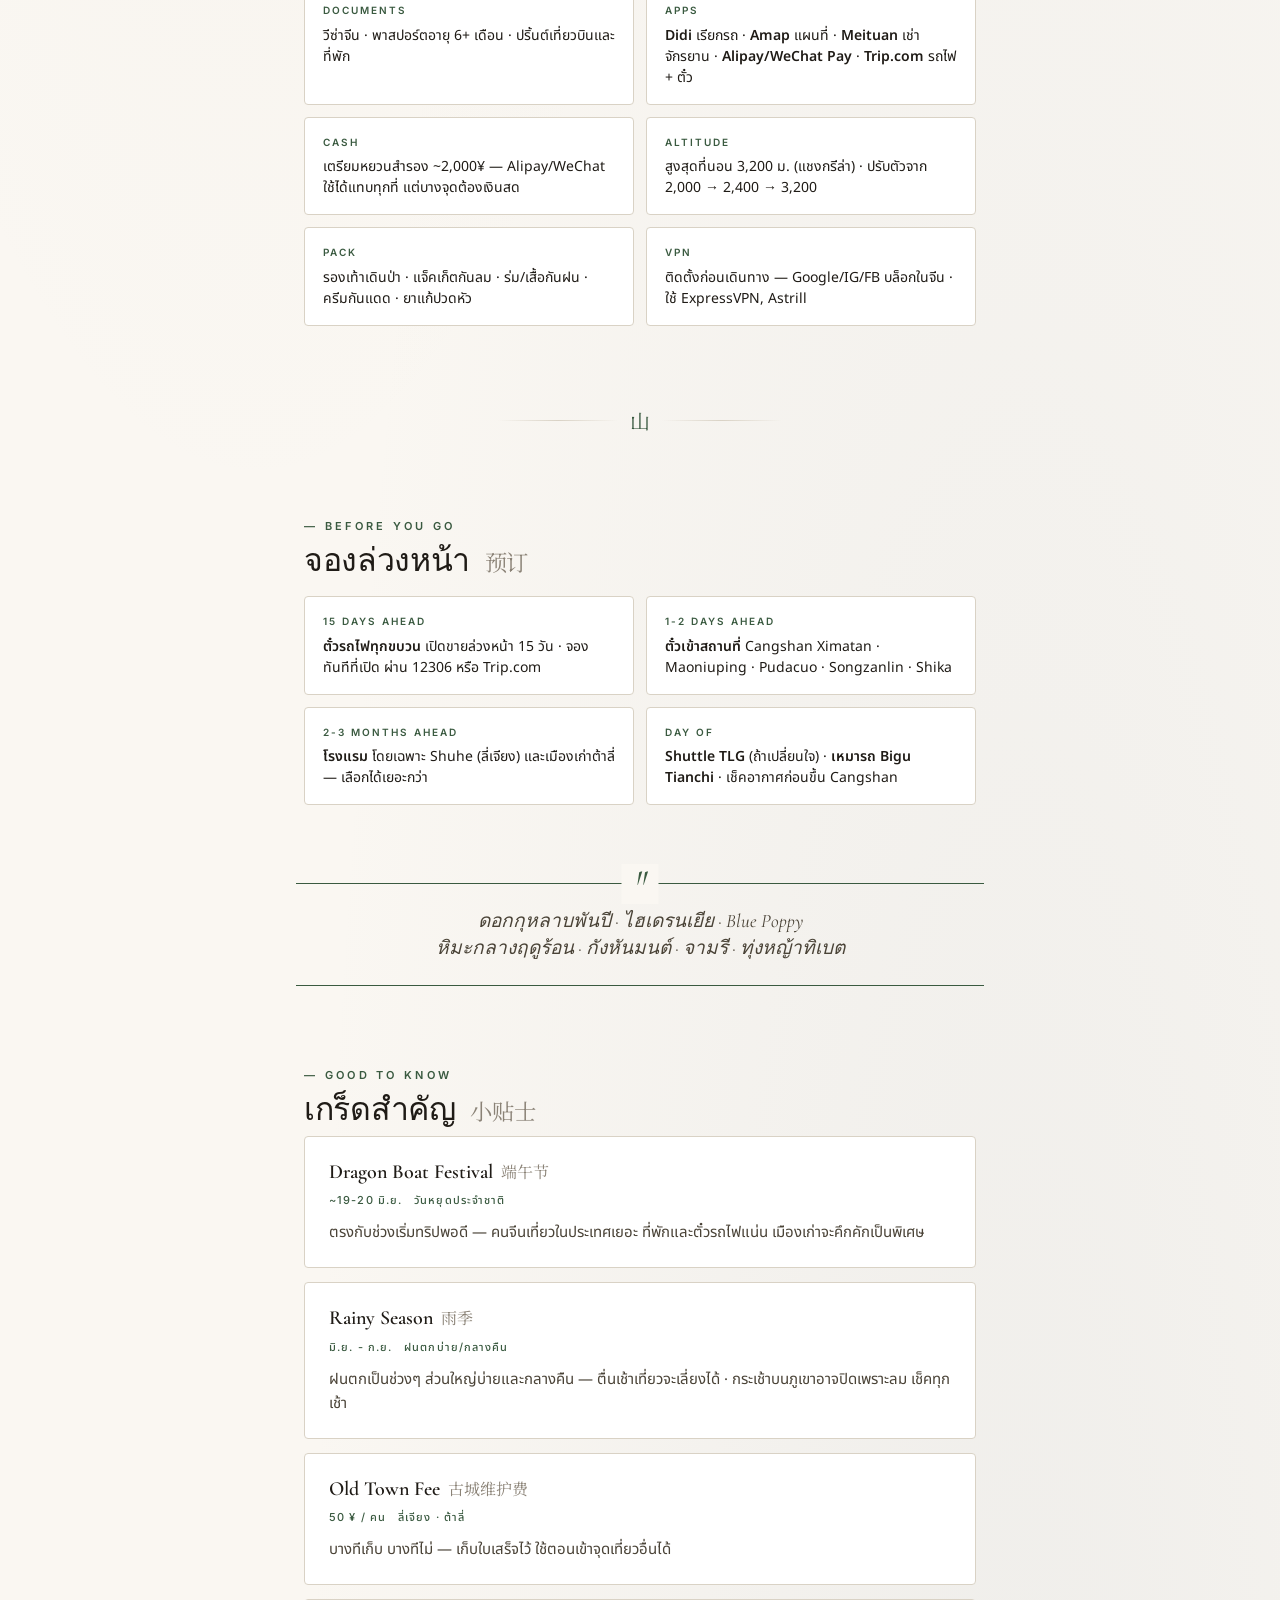
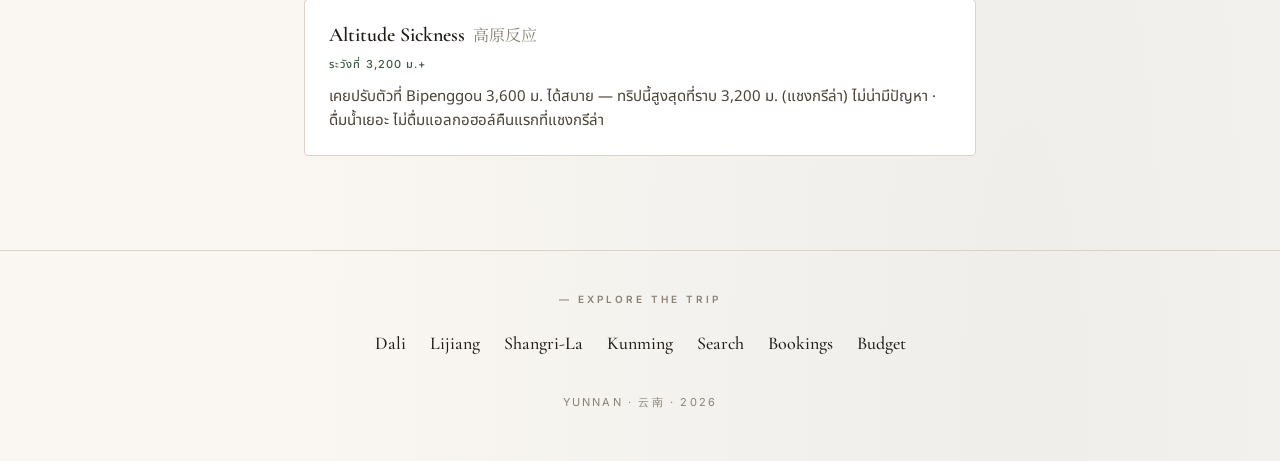
==== commit 50af4fff: "Remove cancelled Lüsù Guesthouse; add TLG Day Tour PAID ฿3,473 (Trip.com); update totals to ~฿166K" ====
--- a/index.html
+++ b/index.html
@@ -90,8 +90,8 @@
         <div class="hub-city-eyebrow">REFERENCE · BUDGET</div>
         <div class="hub-city-name">Budget</div>
         <div class="hub-city-chinese">预算</div>
-        <div class="hub-city-dates">งบประมาณรวม ~฿168K</div>
-        <p class="hub-city-desc">ค่าใช้จ่ายแยกตามหมวด · ที่พัก · เดินทาง · อาหาร · ค่าเข้า · อื่นๆ — เทียบจ่ายแล้ว vs ประมาณการ · ~฿56,000/คน</p>
+        <div class="hub-city-dates">งบประมาณรวม ~฿166K</div>
+        <p class="hub-city-desc">ค่าใช้จ่ายแยกตามหมวด · ที่พัก · เดินทาง · อาหาร · ค่าเข้า · อื่นๆ — เทียบจ่ายแล้ว vs ประมาณการ · ~฿55,200/คน</p>
       </a>
 
     </div>
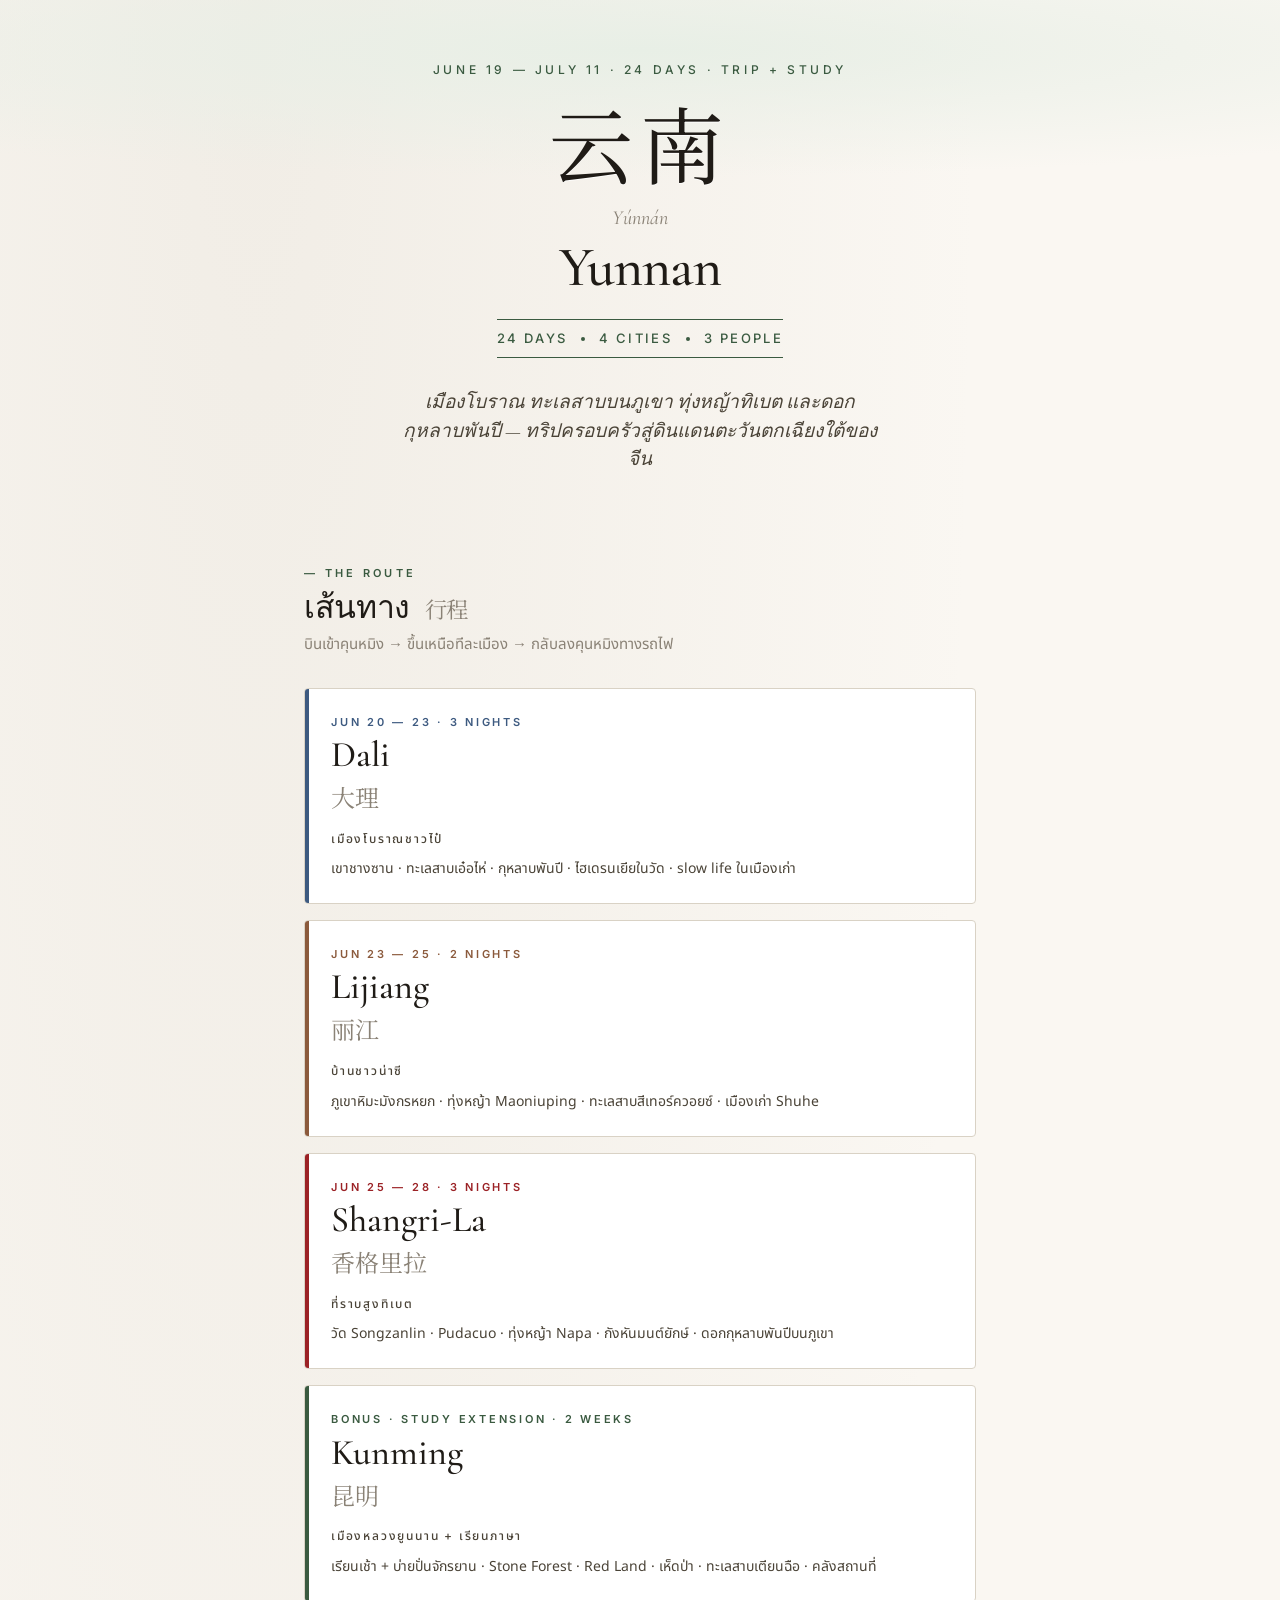
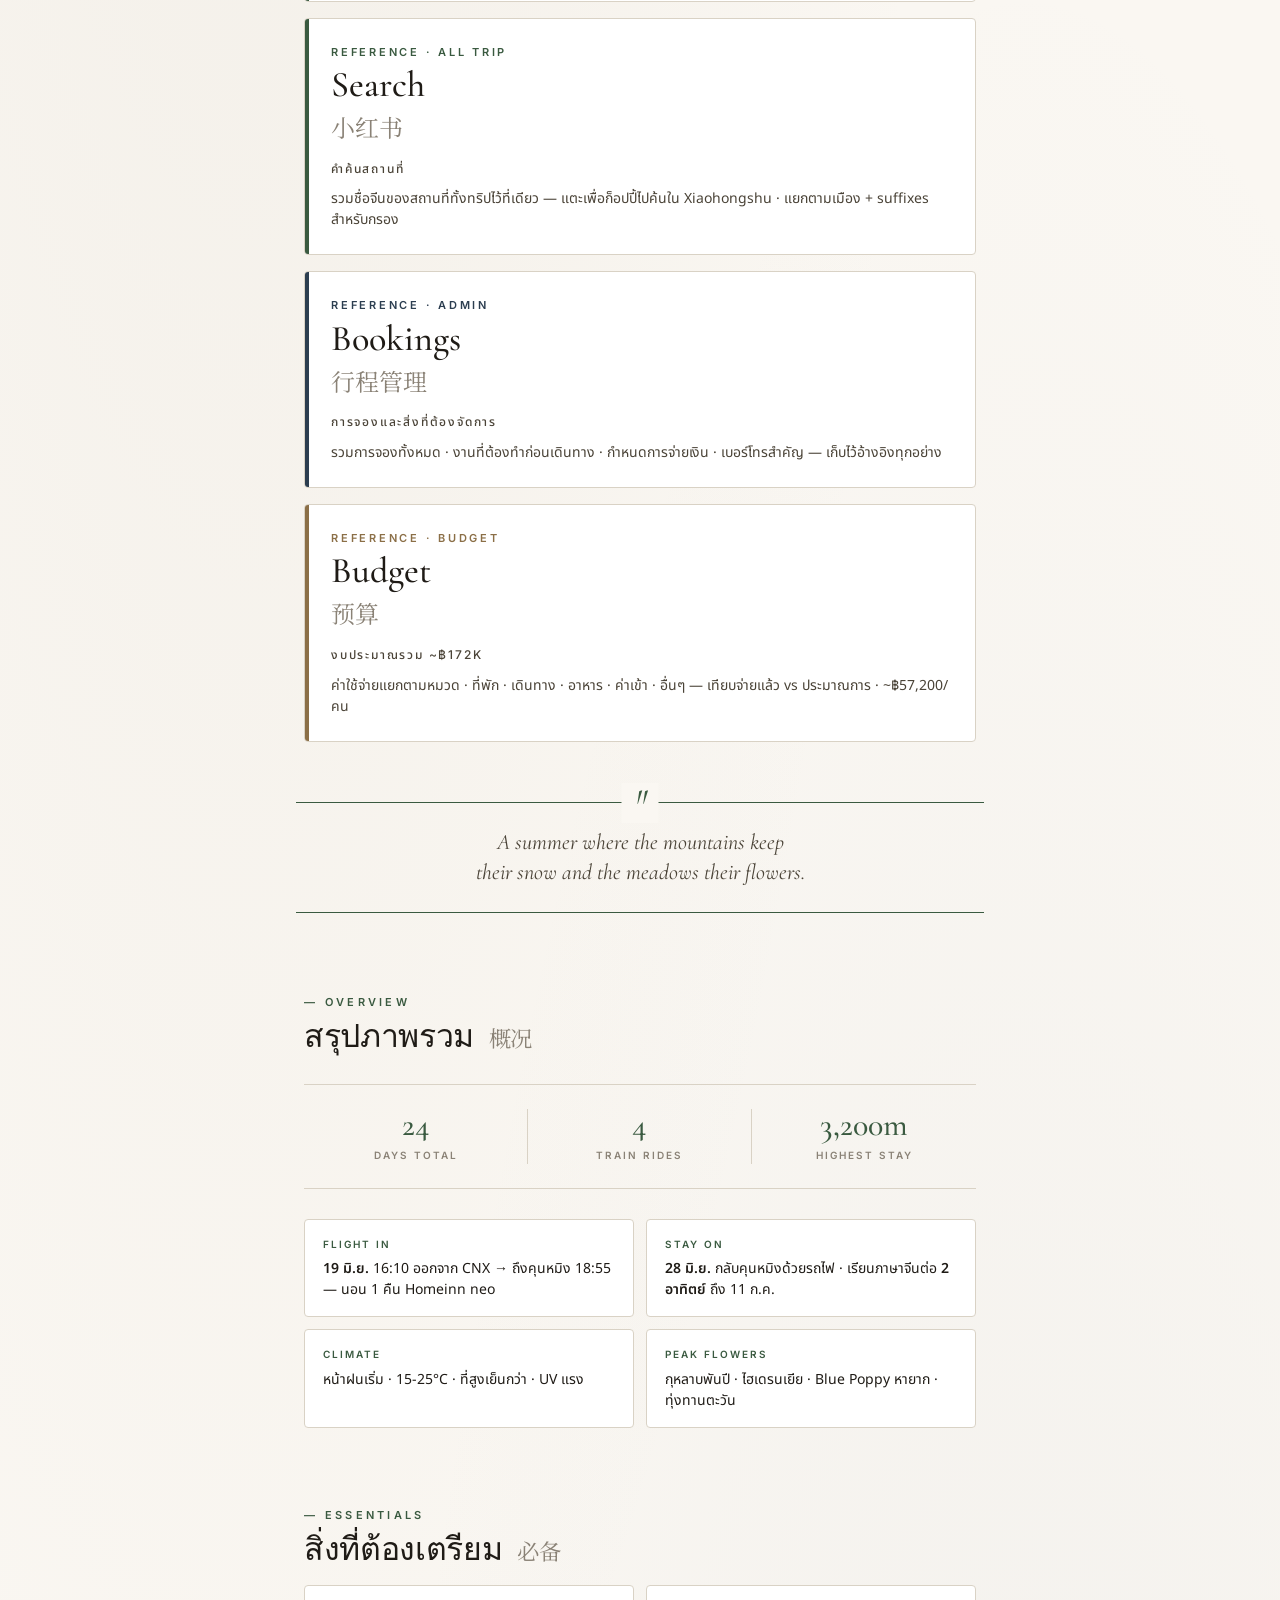
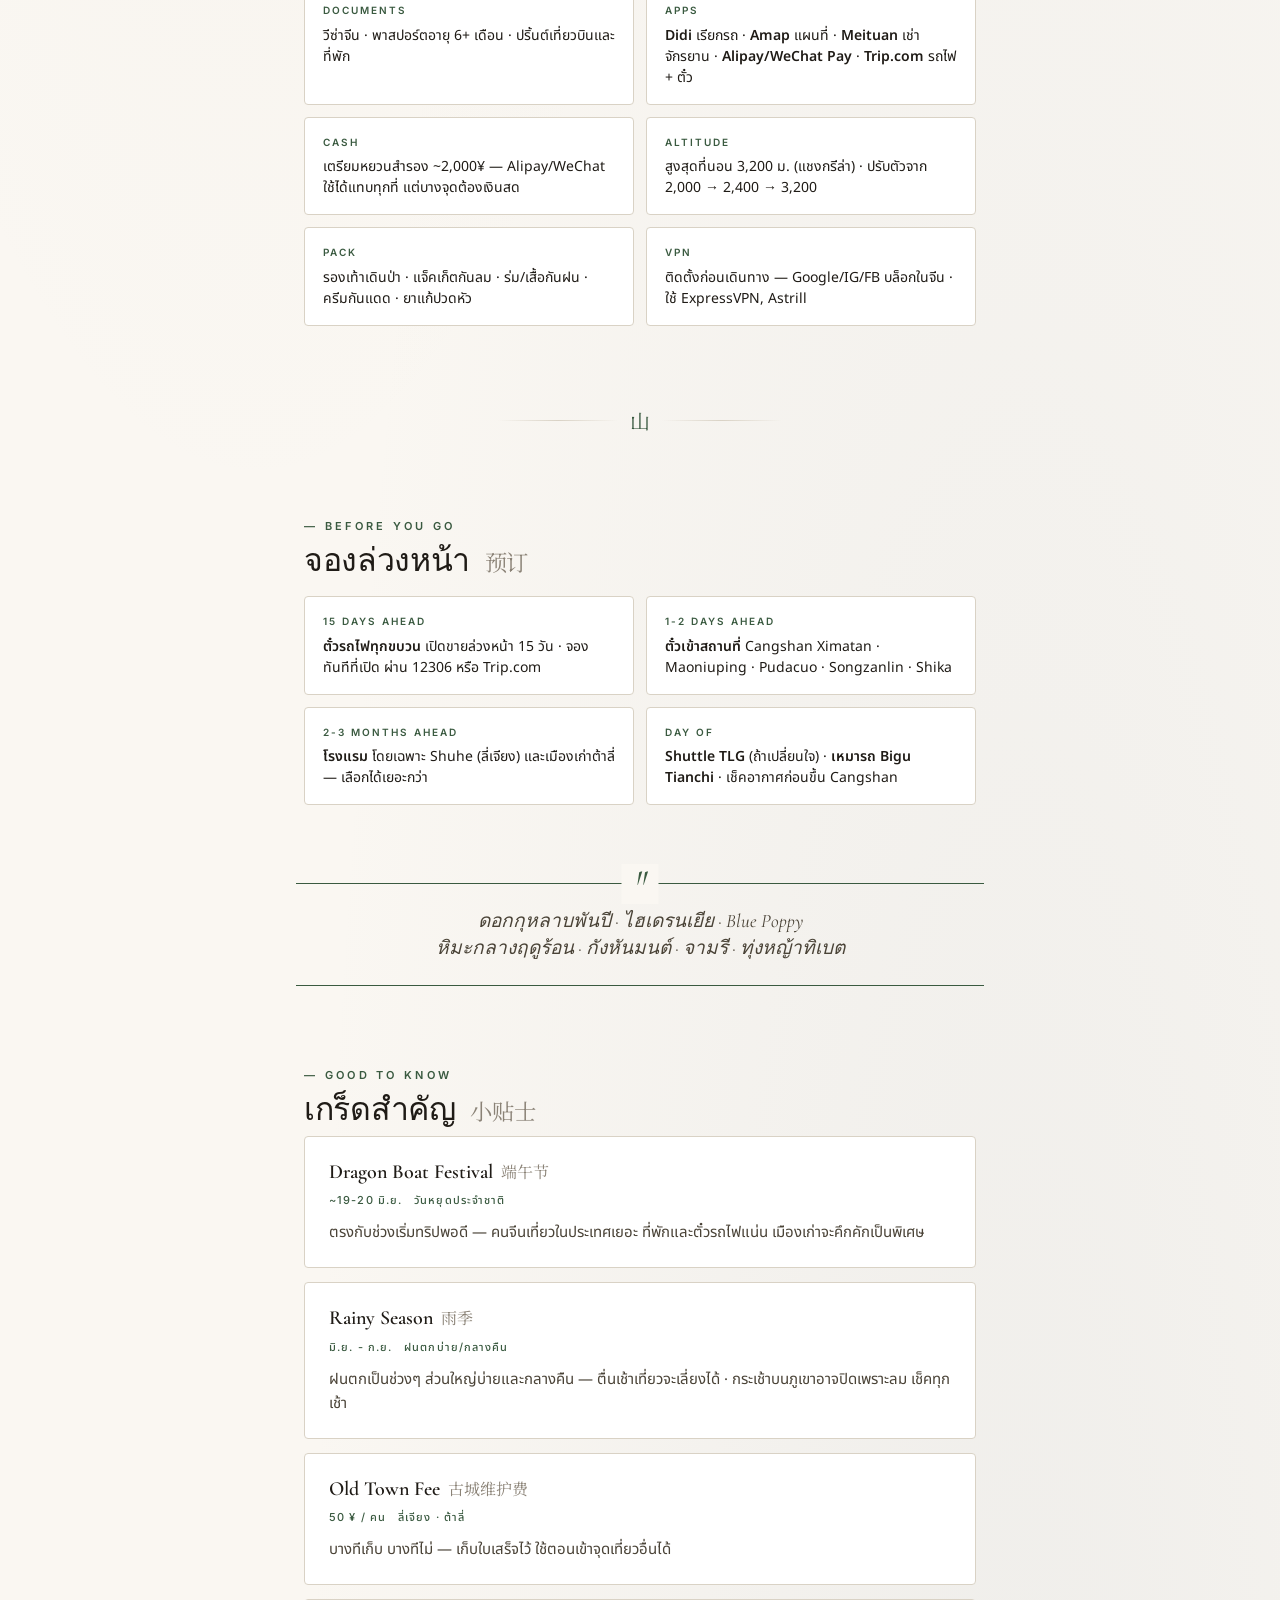
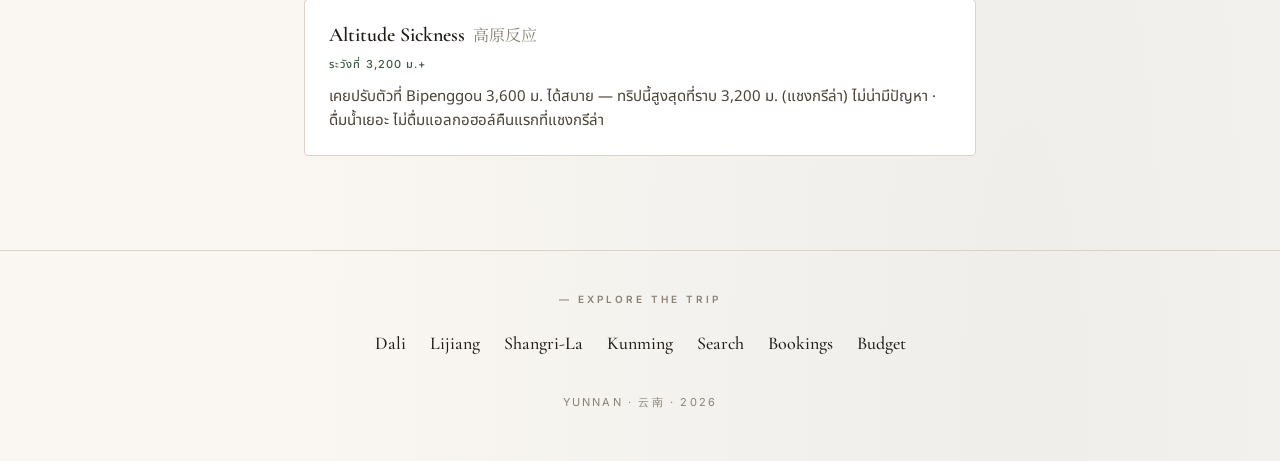
==== commit 80275075: "Day 1 logged ฿1,856; new food budget logic ฿2,000/day × 21 days (excl Day 0+22); Dali card opened wi" ====
--- a/index.html
+++ b/index.html
@@ -90,8 +90,8 @@
         <div class="hub-city-eyebrow">REFERENCE · BUDGET</div>
         <div class="hub-city-name">Budget</div>
         <div class="hub-city-chinese">预算</div>
-        <div class="hub-city-dates">งบประมาณรวม ~฿166K</div>
-        <p class="hub-city-desc">ค่าใช้จ่ายแยกตามหมวด · ที่พัก · เดินทาง · อาหาร · ค่าเข้า · อื่นๆ — เทียบจ่ายแล้ว vs ประมาณการ · ~฿55,200/คน</p>
+        <div class="hub-city-dates">งบประมาณรวม ~฿172K</div>
+        <p class="hub-city-desc">ค่าใช้จ่ายแยกตามหมวด · ที่พัก · เดินทาง · อาหาร · ค่าเข้า · อื่นๆ — เทียบจ่ายแล้ว vs ประมาณการ · ~฿57,200/คน</p>
       </a>
 
     </div>
